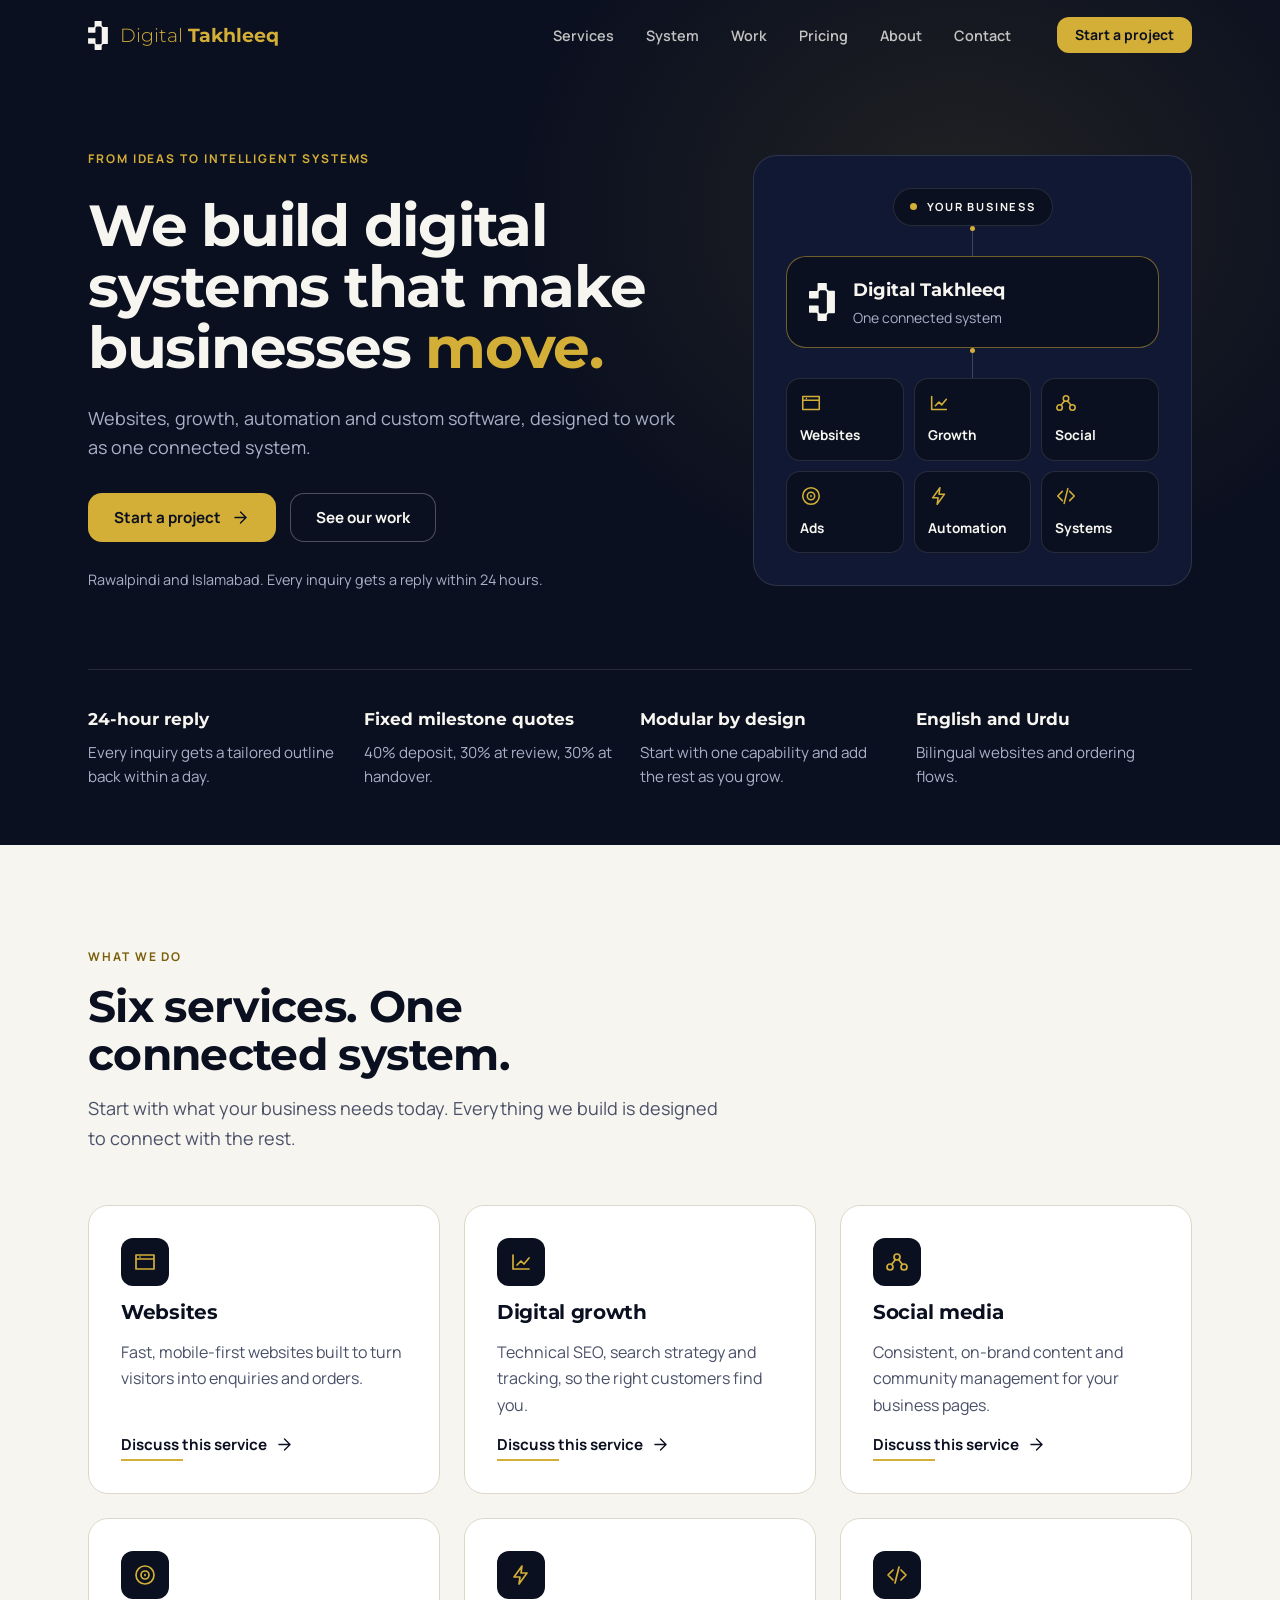
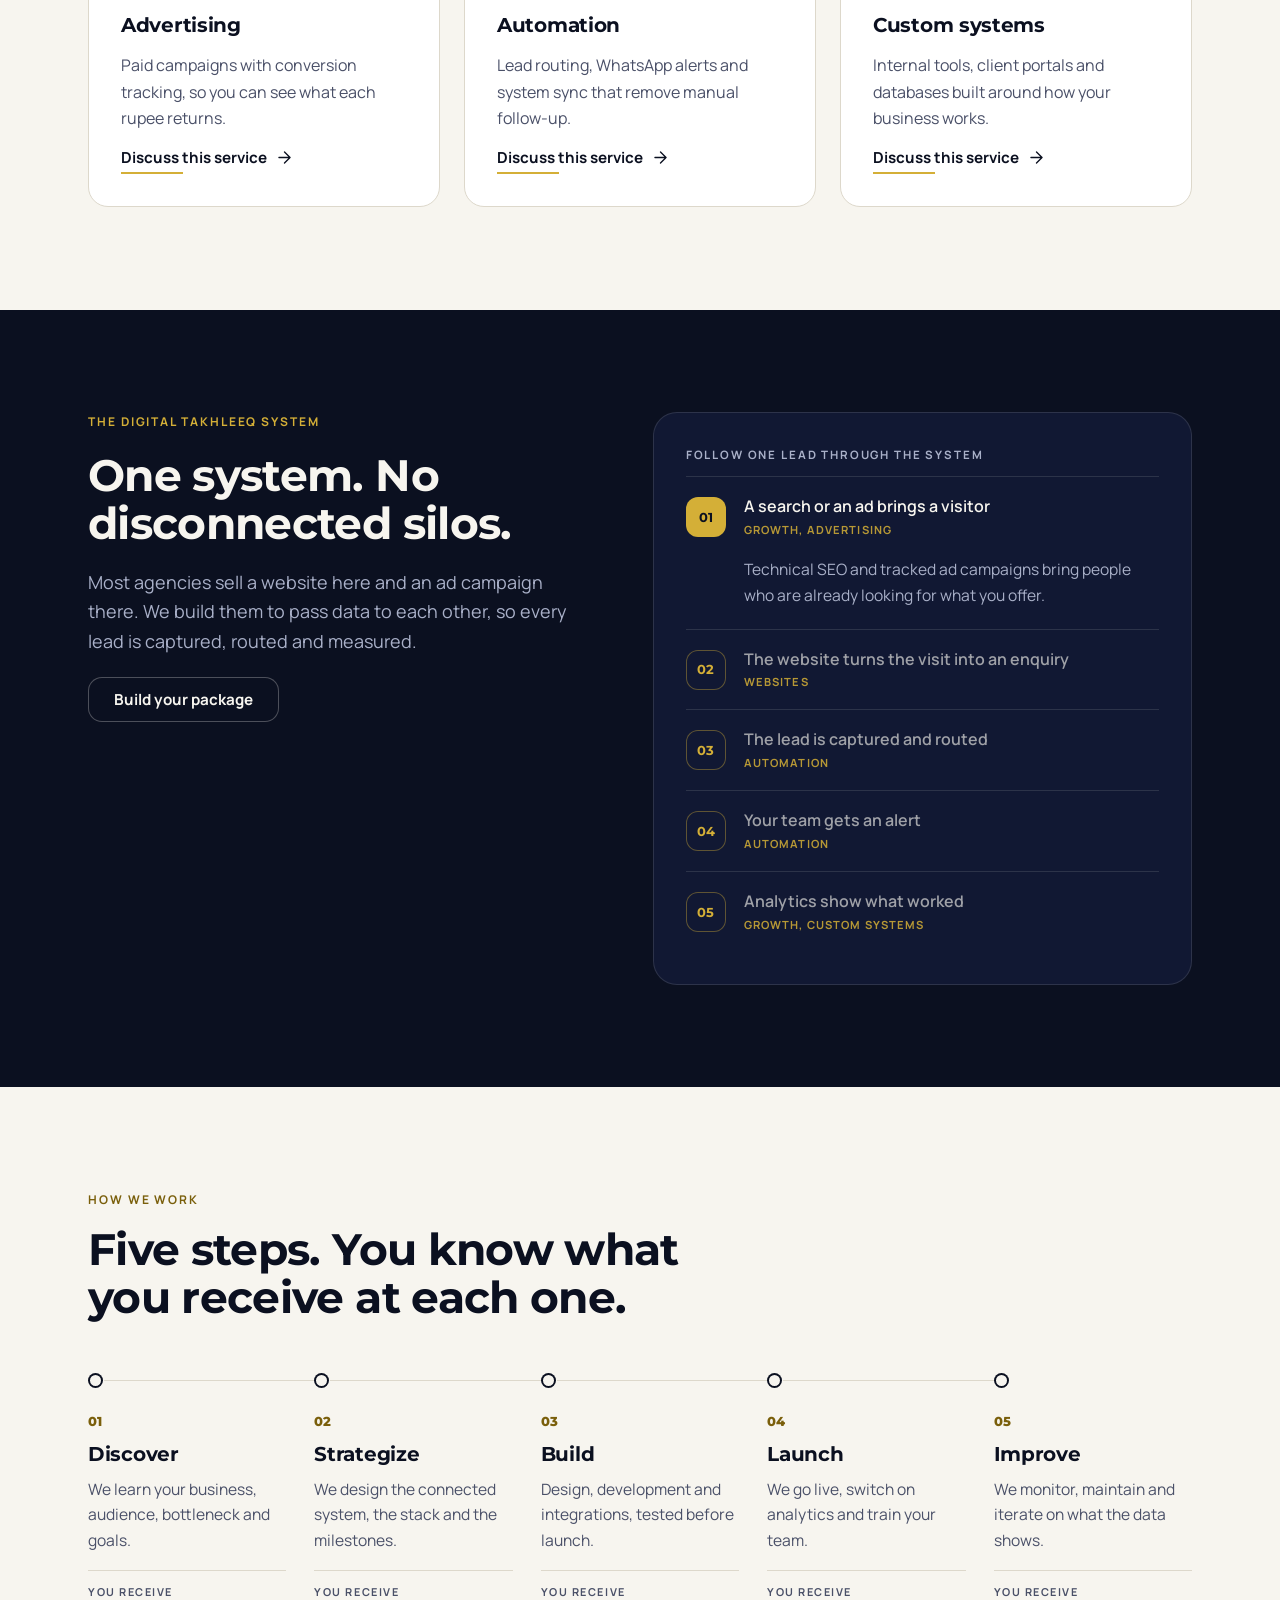
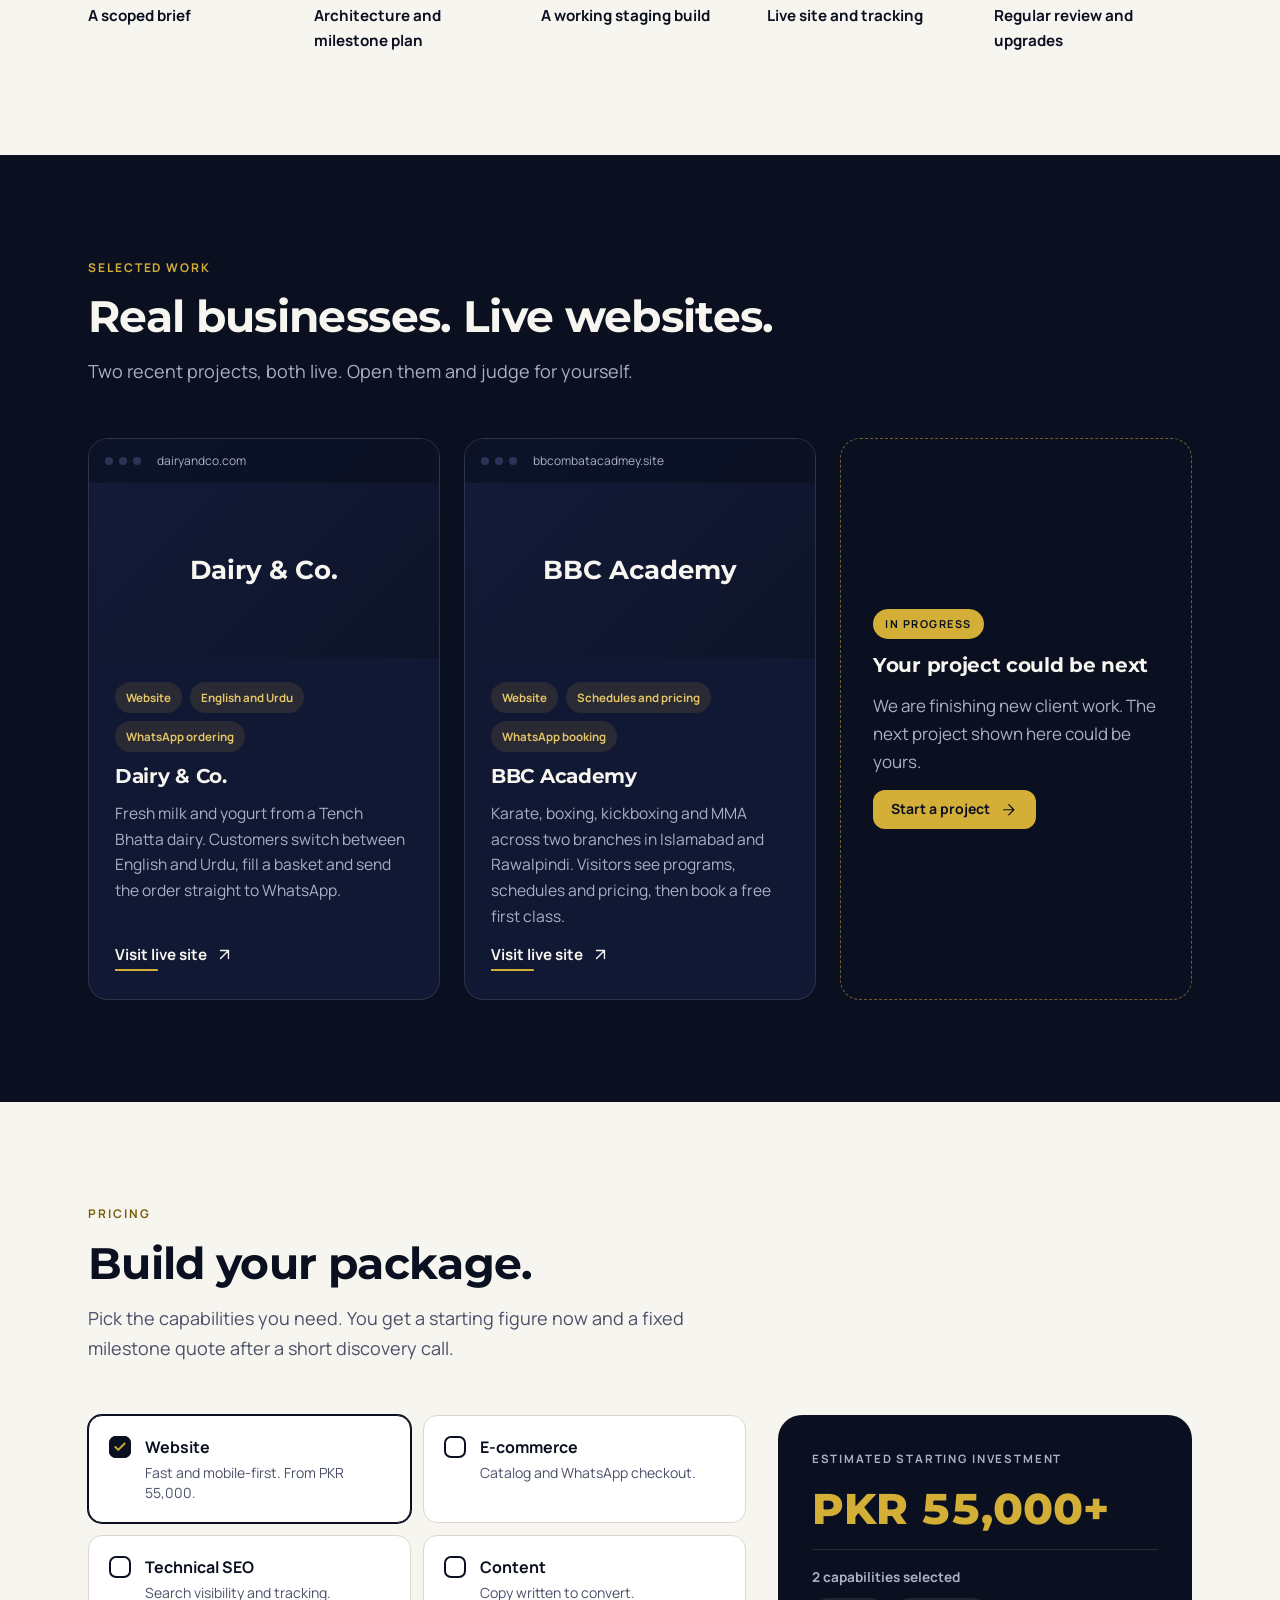
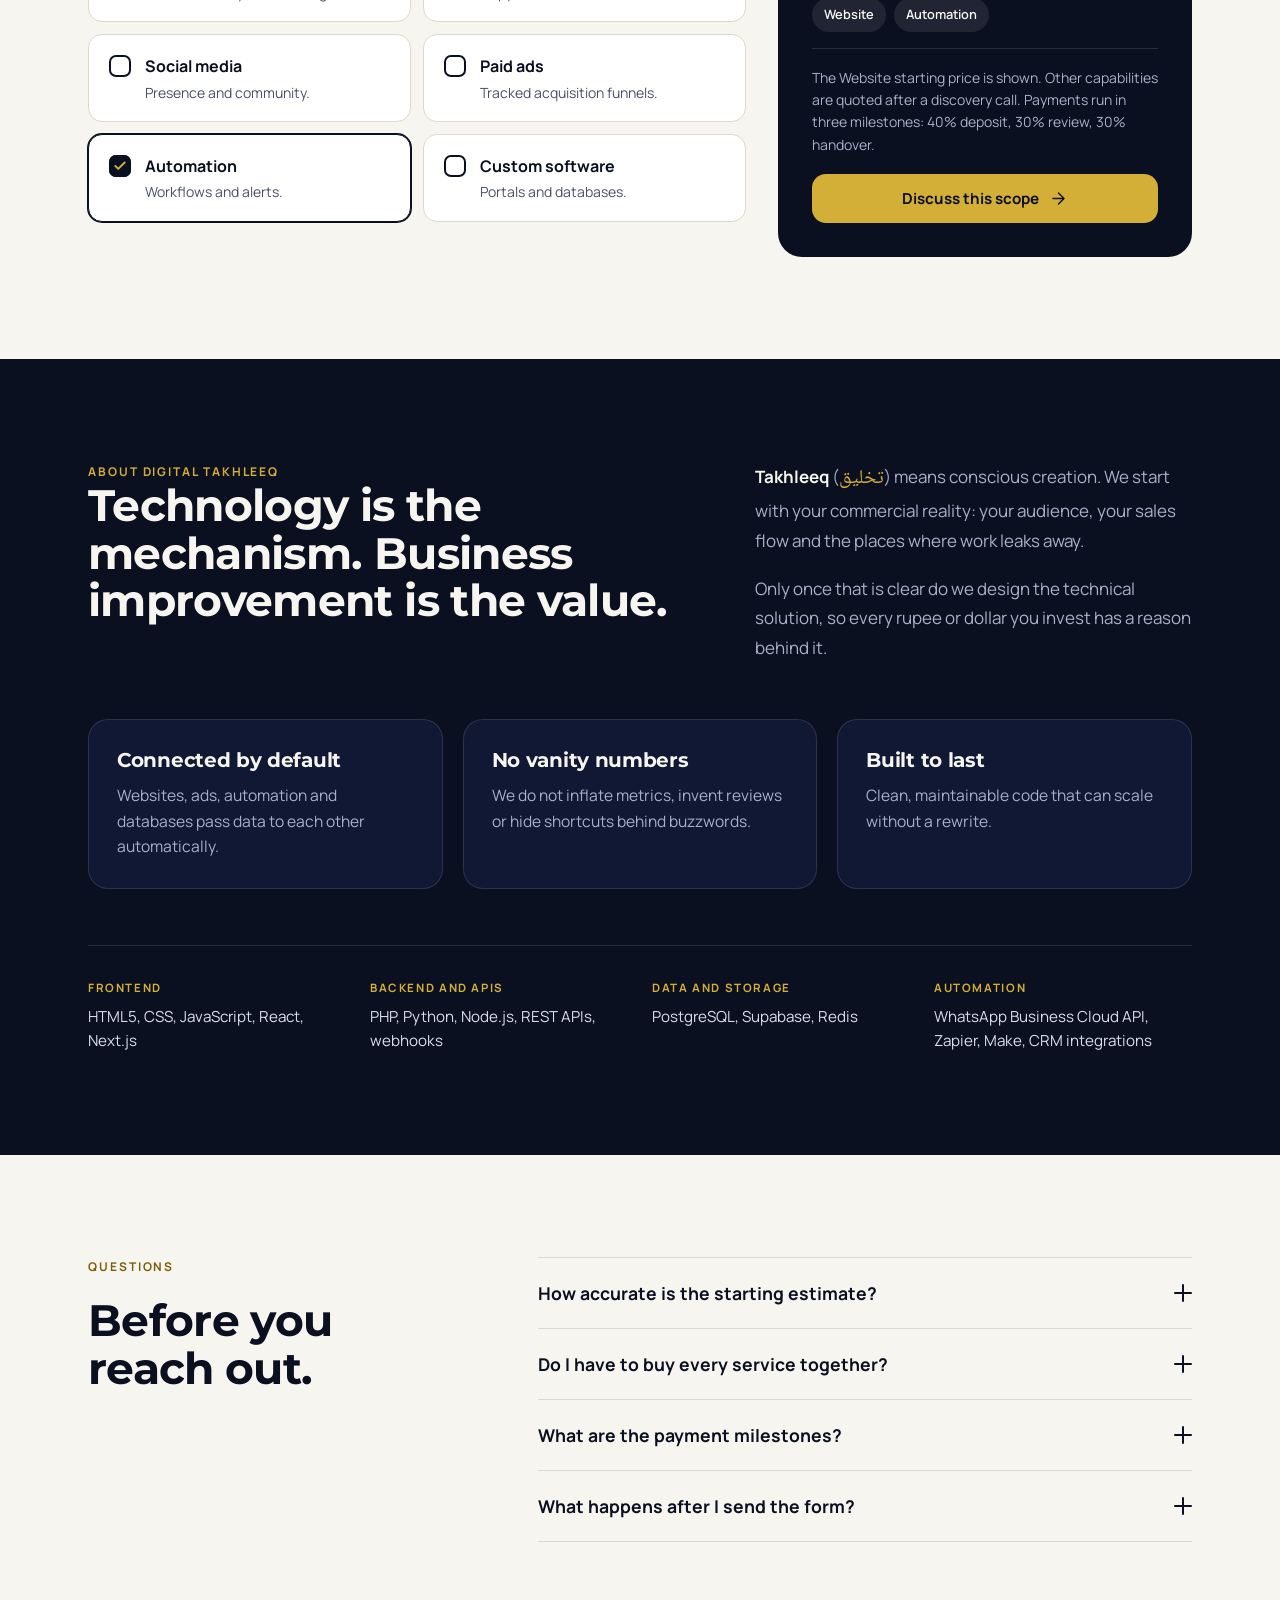
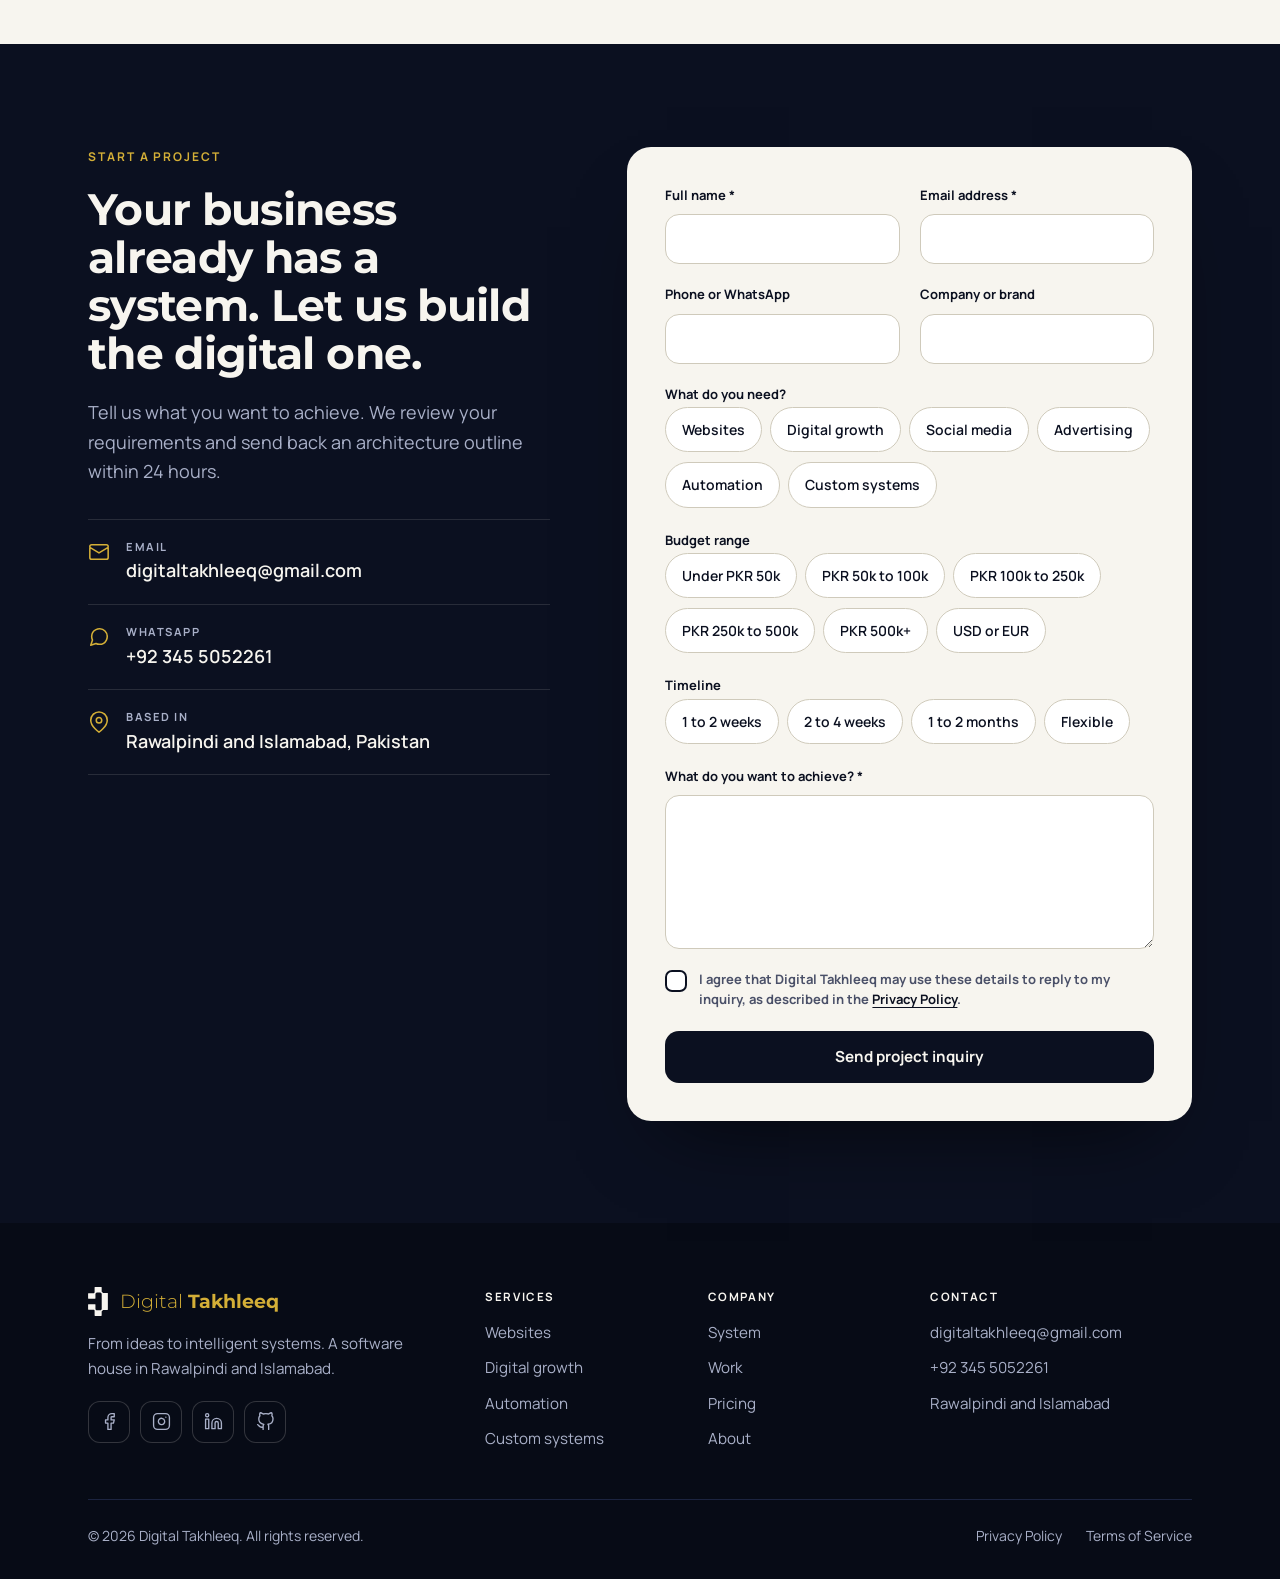
==== index.html @ fd852e13 "Add website" ====
<!doctype html>
<html lang="en">
<head>
<meta charset="utf-8">
<meta name="viewport" content="width=device-width, initial-scale=1">
<title>Digital Takhleeq | Software House in Rawalpindi and Islamabad</title>
<meta name="description" content="Digital Takhleeq builds websites, automation and custom software as one connected system for growing businesses. Based in Rawalpindi and Islamabad, Pakistan.">
<link rel="canonical" href="https://digitaltakhleeq.com/">
<meta name="theme-color" content="#0B1020">
<meta name="robots" content="index, follow, max-image-preview:large">

<meta property="og:type" content="website">
<meta property="og:site_name" content="Digital Takhleeq">
<meta property="og:title" content="Digital Takhleeq | We build digital systems that make businesses move">
<meta property="og:description" content="Websites, growth, automation and custom software, designed to work as one connected system.">
<meta property="og:url" content="https://digitaltakhleeq.com/">
<meta property="og:image" content="https://digitaltakhleeq.com/assets/img/og-image.png">
<meta property="og:image:width" content="1200">
<meta property="og:image:height" content="630">
<meta property="og:image:alt" content="Digital Takhleeq logo on a dark navy background">
<meta name="twitter:card" content="summary_large_image">
<meta name="twitter:title" content="Digital Takhleeq | Connected digital systems">
<meta name="twitter:description" content="Websites, growth, automation and custom software, designed to work as one connected system.">
<meta name="twitter:image" content="https://digitaltakhleeq.com/assets/img/og-image.png">

<link rel="icon" href="assets/img/favicon.svg" type="image/svg+xml">
<link rel="icon" href="assets/img/favicon.ico" sizes="48x48">
<link rel="apple-touch-icon" href="assets/img/apple-touch-icon.png">
<link rel="manifest" href="site.webmanifest">

<link rel="preconnect" href="https://fonts.googleapis.com">
<link rel="preconnect" href="https://fonts.gstatic.com" crossorigin>
<link rel="stylesheet" href="https://fonts.googleapis.com/css2?family=Manrope:wght@400;500;600;700&family=Montserrat:ital,wght@0,300;0,400;0,600;0,700;0,800;1,300&family=Noto+Naskh+Arabic:wght@600&display=swap">
<link rel="stylesheet" href="assets/css/styles.css">
<script src="assets/js/boot.js"></script>

<script type="application/ld+json">
{
  "@context": "https://schema.org",
  "@type": "ProfessionalService",
  "name": "Digital Takhleeq",
  "url": "https://digitaltakhleeq.com/",
  "logo": "https://digitaltakhleeq.com/assets/img/icon-512.png",
  "image": "https://digitaltakhleeq.com/assets/img/og-image.png",
  "description": "Software house building websites, automation and custom software as one connected system.",
  "email": "digitaltakhleeq@gmail.com",
  "telephone": "+923455052261",
  "address": { "@type": "PostalAddress", "addressLocality": "Rawalpindi", "addressRegion": "Punjab", "addressCountry": "PK" },
  "areaServed": "Pakistan",
  "knowsAbout": ["Web development", "Business automation", "Custom software", "Search engine optimization"],
  "sameAs": [
    "https://www.facebook.com/digitaltakhleeq",
    "https://www.instagram.com/digitaltakhleeq",
    "https://www.linkedin.com/company/digitaltakhleeq",
    "https://github.com/digitaltakhleeq"
  ]
}
</script>
</head>

<body>
<a class="skip" href="#main">Skip to content</a>
<div class="progress" aria-hidden="true"></div>

<!-- Icon sprite -->
<svg width="0" height="0" style="position:absolute" aria-hidden="true" focusable="false">
<defs>
<symbol id="i-web" viewBox="0 0 24 24"><path d="M3 5h18v14H3zM3 9h18M7 7h.01"/></symbol>
<symbol id="i-growth" viewBox="0 0 24 24"><path d="M4 19V5M4 19h16M8 15l4-4 3 3 5-6"/></symbol>
<symbol id="i-social" viewBox="0 0 24 24"><path d="M12 4a3 3 0 100 6 3 3 0 000-6zM5 14a3 3 0 100 6 3 3 0 000-6zM19 14a3 3 0 100 6 3 3 0 000-6zM10.5 9.5L6.5 14.5M13.5 9.5L17.5 14.5"/></symbol>
<symbol id="i-ads" viewBox="0 0 24 24"><path d="M12 3a9 9 0 100 18 9 9 0 000-18zM12 8a4 4 0 100 8 4 4 0 000-8zM12 11.5v1"/></symbol>
<symbol id="i-auto" viewBox="0 0 24 24"><path d="M13 3L5 14h6l-1 7 8-11h-6z"/></symbol>
<symbol id="i-custom" viewBox="0 0 24 24"><path d="M8 7l-5 5 5 5M16 7l5 5-5 5M14 4l-4 16"/></symbol>
<symbol id="i-arrow" viewBox="0 0 24 24"><path d="M5 12h14M12 5l7 7-7 7"/></symbol>
<symbol id="i-ext" viewBox="0 0 24 24"><path d="M7 17L17 7M7 7h10v10"/></symbol>
<symbol id="i-check" viewBox="0 0 24 24"><path d="M20 6L9 17l-5-5"/></symbol>
<symbol id="i-chat" viewBox="0 0 24 24"><path d="M21 11.5a8.38 8.38 0 0 1-.9 3.8 8.5 8.5 0 0 1-7.6 4.7 8.38 8.38 0 0 1-3.8-.9L3 21l1.9-5.7a8.38 8.38 0 0 1-.9-3.8 8.5 8.5 0 0 1 4.7-7.6 8.38 8.38 0 0 1 3.8-.9h.5a8.48 8.48 0 0 1 8 8v.5z"/></symbol>
<symbol id="i-mail" viewBox="0 0 24 24"><path d="M4 4h16a2 2 0 0 1 2 2v12a2 2 0 0 1-2 2H4a2 2 0 0 1-2-2V6a2 2 0 0 1 2-2zM22 7l-10 6L2 7"/></symbol>
<symbol id="i-pin" viewBox="0 0 24 24"><path d="M21 10c0 7-9 13-9 13s-9-6-9-13a9 9 0 0 1 18 0zM12 7a3 3 0 100 6 3 3 0 000-6z"/></symbol>
<symbol id="i-phone" viewBox="0 0 24 24"><path d="M22 16.9v3a2 2 0 0 1-2.2 2 19.8 19.8 0 0 1-8.6-3.1 19.5 19.5 0 0 1-6-6A19.8 19.8 0 0 1 2.1 4.2 2 2 0 0 1 4.1 2h3a2 2 0 0 1 2 1.7c.1 1 .4 1.9.7 2.8a2 2 0 0 1-.5 2.1L8.1 9.9a16 16 0 0 0 6 6l1.3-1.2a2 2 0 0 1 2.1-.4c.9.3 1.8.6 2.8.7a2 2 0 0 1 1.7 2z"/></symbol>
<symbol id="i-fb" viewBox="0 0 24 24"><path d="M18 2h-3a5 5 0 0 0-5 5v3H7v4h3v8h4v-8h3l1-4h-4V7a1 1 0 0 1 1-1h3z"/></symbol>
<symbol id="i-ig" viewBox="0 0 24 24"><rect x="2" y="2" width="20" height="20" rx="5"/><path d="M16 11.4A4 4 0 1 1 12.6 8 4 4 0 0 1 16 11.4zM17.5 6.5h.01"/></symbol>
<symbol id="i-in" viewBox="0 0 24 24"><path d="M16 8a6 6 0 0 1 6 6v7h-4v-7a2 2 0 0 0-2-2 2 2 0 0 0-2 2v7h-4v-7a6 6 0 0 1 6-6zM2 9h4v12H2zM4 2a2 2 0 100 4 2 2 0 000-4z"/></symbol>
<symbol id="i-gh" viewBox="0 0 24 24"><path d="M9 19c-5 1.5-5-2.5-7-3m14 6v-3.9a3.4 3.4 0 0 0-.9-2.6c3.1-.3 6.4-1.5 6.4-7A5.4 5.4 0 0 0 20 4.8 5.1 5.1 0 0 0 19.9 1S18.7.7 16 2.5a13.4 13.4 0 0 0-7 0C6.3.7 5.1 1 5.1 1A5.1 5.1 0 0 0 5 4.8a5.4 5.4 0 0 0-1.5 3.8c0 5.4 3.3 6.6 6.4 7a3.4 3.4 0 0 0-.9 2.6V22"/></symbol>
<symbol id="i-mark" viewBox="0 0 496 726"><path fill="currentColor" stroke="none" fill-rule="evenodd" d="M174 0 L168 3 L163 11 L163 134 L159 142 L149 152 L144 155 L14 155 L6 158 L2 162 L0 167 L0 284 L3 290 L6 293 L11 295 L174 295 L182 289 L184 284 L184 170 L187 164 L208 143 L213 140 L312 140 L315 141 L339 165 L341 172 L341 553 L340 558 L337 563 L318 582 L311 585 L214 585 L206 581 L188 563 L184 555 L184 440 L177 431 L171 429 L13 429 L7 431 L2 436 L0 441 L0 558 L3 564 L6 567 L11 569 L141 569 L147 572 L160 585 L163 591 L163 714 L167 721 L176 725 L326 725 L334 722 L337 719 L340 711 L340 612 L343 607 L370 580 L375 577 L481 577 L488 575 L495 566 L495 159 L492 153 L484 148 L376 148 L370 145 L343 118 L340 113 L340 13 L338 7 L331 1 L328 0Z"/></symbol>
</defs>
</svg>

<header class="site-header" id="header">
<div class="wrap header-row">
<a class="brand" href="#top" aria-label="Digital Takhleeq, back to top">
<svg class="brand-mark" aria-hidden="true"><use href="#i-mark"/></svg>
<span class="brand-word"><span>Digital</span> <b>Takhleeq</b></span>
</a>
<nav class="nav" aria-label="Main">
<a href="#services">Services</a>
<a href="#system">System</a>
<a href="#work">Work</a>
<a href="#pricing">Pricing</a>
<a href="#about">About</a>
<a href="#contact">Contact</a>
</nav>
<a class="btn btn-gold btn-sm header-cta" href="#contact">Start a project</a>
<button class="menu-btn" id="menuBtn" type="button" aria-expanded="false" aria-controls="menu" aria-label="Open menu"><span></span><span></span></button>
</div>
</header>

<div class="menu" id="menu" hidden>
<nav aria-label="Mobile">
<a href="#services">Services</a>
<a href="#system">System</a>
<a href="#work">Work</a>
<a href="#pricing">Pricing</a>
<a href="#about">About</a>
<a href="#contact">Contact</a>
</nav>
<a class="btn btn-gold" href="#contact">Start a project</a>
<p class="menu-note">digitaltakhleeq@gmail.com<br>+92 345 5052261</p>
</div>

<main id="main">

<!-- HERO -->
<section class="hero on-dark" id="top">
<div class="wrap hero-grid">
<div class="hero-copy">
<p class="eyebrow" data-reveal>From ideas to intelligent systems</p>
<h1 data-reveal style="--d:.06s">We build digital systems that make businesses <span class="gold">move.</span></h1>
<p class="lead" data-reveal style="--d:.12s">Websites, growth, automation and custom software, designed to work as one connected system.</p>
<div class="hero-actions" data-reveal style="--d:.18s">
<a class="btn btn-gold" href="#contact">Start a project <svg class="ic"><use href="#i-arrow"/></svg></a>
<a class="btn btn-ghost" href="#work">See our work</a>
</div>
<p class="hero-note" data-reveal style="--d:.24s">Rawalpindi and Islamabad. Every inquiry gets a reply within 24 hours.</p>
</div>

<div class="sys" data-reveal style="--d:.2s" role="img" aria-label="Diagram: your business connects to the Digital Takhleeq system, which links websites, growth, social media, ads, automation and custom systems.">
<div class="sys-chip"><span class="dot"></span>Your business</div>
<div class="sys-link"><i></i></div>
<div class="sys-core">
<svg class="sys-mark" aria-hidden="true"><use href="#i-mark"/></svg>
<div><strong>Digital Takhleeq</strong><span>One connected system</span></div>
</div>
<div class="sys-link"><i></i></div>
<ul class="sys-mods">
<li><svg class="ic"><use href="#i-web"/></svg>Websites</li>
<li><svg class="ic"><use href="#i-growth"/></svg>Growth</li>
<li><svg class="ic"><use href="#i-social"/></svg>Social</li>
<li><svg class="ic"><use href="#i-ads"/></svg>Ads</li>
<li><svg class="ic"><use href="#i-auto"/></svg>Automation</li>
<li><svg class="ic"><use href="#i-custom"/></svg>Systems</li>
</ul>
</div>
</div>

<div class="wrap">
<ul class="facts">
<li data-reveal><strong>24-hour reply</strong><span>Every inquiry gets a tailored outline back within a day.</span></li>
<li data-reveal style="--d:.06s"><strong>Fixed milestone quotes</strong><span>40% deposit, 30% at review, 30% at handover.</span></li>
<li data-reveal style="--d:.12s"><strong>Modular by design</strong><span>Start with one capability and add the rest as you grow.</span></li>
<li data-reveal style="--d:.18s"><strong>English and Urdu</strong><span>Bilingual websites and ordering flows.</span></li>
</ul>
</div>
</section>

<!-- SERVICES -->
<section class="section on-light" id="services">
<div class="wrap">
<header class="section-head" data-reveal>
<p class="eyebrow">What we do</p>
<h2>Six services. One connected system.</h2>
<p class="lead">Start with what your business needs today. Everything we build is designed to connect with the rest.</p>
</header>
<div class="cards">
<article class="card svc" data-reveal>
<span class="svc-ic"><svg class="ic"><use href="#i-web"/></svg></span>
<h3>Websites</h3>
<p>Fast, mobile-first websites built to turn visitors into enquiries and orders.</p>
<a class="link" href="#contact" data-service="Websites">Discuss this service <svg class="ic"><use href="#i-arrow"/></svg></a>
</article>
<article class="card svc" data-reveal style="--d:.06s">
<span class="svc-ic"><svg class="ic"><use href="#i-growth"/></svg></span>
<h3>Digital growth</h3>
<p>Technical SEO, search strategy and tracking, so the right customers find you.</p>
<a class="link" href="#contact" data-service="Digital growth">Discuss this service <svg class="ic"><use href="#i-arrow"/></svg></a>
</article>
<article class="card svc" data-reveal style="--d:.12s">
<span class="svc-ic"><svg class="ic"><use href="#i-social"/></svg></span>
<h3>Social media</h3>
<p>Consistent, on-brand content and community management for your business pages.</p>
<a class="link" href="#contact" data-service="Social media">Discuss this service <svg class="ic"><use href="#i-arrow"/></svg></a>
</article>
<article class="card svc" data-reveal>
<span class="svc-ic"><svg class="ic"><use href="#i-ads"/></svg></span>
<h3>Advertising</h3>
<p>Paid campaigns with conversion tracking, so you can see what each rupee returns.</p>
<a class="link" href="#contact" data-service="Advertising">Discuss this service <svg class="ic"><use href="#i-arrow"/></svg></a>
</article>
<article class="card svc" data-reveal style="--d:.06s">
<span class="svc-ic"><svg class="ic"><use href="#i-auto"/></svg></span>
<h3>Automation</h3>
<p>Lead routing, WhatsApp alerts and system sync that remove manual follow-up.</p>
<a class="link" href="#contact" data-service="Automation">Discuss this service <svg class="ic"><use href="#i-arrow"/></svg></a>
</article>
<article class="card svc" data-reveal style="--d:.12s">
<span class="svc-ic"><svg class="ic"><use href="#i-custom"/></svg></span>
<h3>Custom systems</h3>
<p>Internal tools, client portals and databases built around how your business works.</p>
<a class="link" href="#contact" data-service="Custom systems">Discuss this service <svg class="ic"><use href="#i-arrow"/></svg></a>
</article>
</div>
</div>
</section>

<!-- SYSTEM -->
<section class="section on-dark" id="system">
<div class="wrap split">
<div class="split-copy" data-reveal>
<p class="eyebrow">The Digital Takhleeq system</p>
<h2>One system. No disconnected silos.</h2>
<p class="lead">Most agencies sell a website here and an ad campaign there. We build them to pass data to each other, so every lead is captured, routed and measured.</p>
<a class="btn btn-ghost" href="#pricing">Build your package</a>
</div>

<div class="journey" id="journey" data-reveal style="--d:.1s">
<p class="journey-title">Follow one lead through the system</p>
<ol class="steps">
<li class="step is-active">
<button type="button" class="step-btn" aria-expanded="true" aria-controls="step-1">
<span class="step-num">01</span>
<span class="step-text"><b>A search or an ad brings a visitor</b><em>Growth, Advertising</em></span>
</button>
<div class="step-body" id="step-1"><div><p>Technical SEO and tracked ad campaigns bring people who are already looking for what you offer.</p></div></div>
</li>
<li class="step">
<button type="button" class="step-btn" aria-expanded="false" aria-controls="step-2">
<span class="step-num">02</span>
<span class="step-text"><b>The website turns the visit into an enquiry</b><em>Websites</em></span>
</button>
<div class="step-body" id="step-2"><div><p>A fast, mobile-first page makes the offer clear and puts one obvious next step in front of the visitor.</p></div></div>
</li>
<li class="step">
<button type="button" class="step-btn" aria-expanded="false" aria-controls="step-3">
<span class="step-num">03</span>
<span class="step-text"><b>The lead is captured and routed</b><em>Automation</em></span>
</button>
<div class="step-body" id="step-3"><div><p>The form, WhatsApp click or order is saved and sent to the right person, without anyone copying details by hand.</p></div></div>
</li>
<li class="step">
<button type="button" class="step-btn" aria-expanded="false" aria-controls="step-4">
<span class="step-num">04</span>
<span class="step-text"><b>Your team gets an alert</b><em>Automation</em></span>
</button>
<div class="step-body" id="step-4"><div><p>A WhatsApp or email alert reaches the right team member right away, so follow-up starts while the lead is warm.</p></div></div>
</li>
<li class="step">
<button type="button" class="step-btn" aria-expanded="false" aria-controls="step-5">
<span class="step-num">05</span>
<span class="step-text"><b>Analytics show what worked</b><em>Growth, Custom systems</em></span>
</button>
<div class="step-body" id="step-5"><div><p>Tracking shows which channels bring enquiries, so you spend more on what works and stop paying for what does not.</p></div></div>
</li>
</ol>
</div>
</div>
</section>

<!-- PROCESS -->
<section class="section on-light" id="process">
<div class="wrap">
<header class="section-head" data-reveal>
<p class="eyebrow">How we work</p>
<h2>Five steps. You know what you receive at each one.</h2>
</header>
<ol class="timeline" id="timeline">
<li data-reveal>
<span class="t-dot"></span><span class="t-num">01</span>
<h3>Discover</h3>
<p>We learn your business, audience, bottleneck and goals.</p>
<p class="t-out"><small>You receive</small>A scoped brief</p>
</li>
<li data-reveal style="--d:.07s">
<span class="t-dot"></span><span class="t-num">02</span>
<h3>Strategize</h3>
<p>We design the connected system, the stack and the milestones.</p>
<p class="t-out"><small>You receive</small>Architecture and milestone plan</p>
</li>
<li data-reveal style="--d:.14s">
<span class="t-dot"></span><span class="t-num">03</span>
<h3>Build</h3>
<p>Design, development and integrations, tested before launch.</p>
<p class="t-out"><small>You receive</small>A working staging build</p>
</li>
<li data-reveal style="--d:.21s">
<span class="t-dot"></span><span class="t-num">04</span>
<h3>Launch</h3>
<p>We go live, switch on analytics and train your team.</p>
<p class="t-out"><small>You receive</small>Live site and tracking</p>
</li>
<li data-reveal style="--d:.28s">
<span class="t-dot"></span><span class="t-num">05</span>
<h3>Improve</h3>
<p>We monitor, maintain and iterate on what the data shows.</p>
<p class="t-out"><small>You receive</small>Regular review and upgrades</p>
</li>
</ol>
</div>
</section>

<!-- WORK -->
<section class="section on-dark" id="work">
<div class="wrap">
<header class="section-head" data-reveal>
<p class="eyebrow">Selected work</p>
<h2>Real businesses. Live websites.</h2>
<p class="lead">Two recent projects, both live. Open them and judge for yourself.</p>
</header>
<div class="work-grid">

<!-- PROJECT 1: replace the image by saving a screenshot as assets/projects/dairyandco.jpg (1280x800) -->
<article class="work-card" data-reveal>
<a class="shot" href="https://dairyandco.com/" target="_blank" rel="noopener" aria-label="Visit the Dairy and Co. website (opens in a new tab)">
<span class="shot-fallback"><span class="bar"><i></i><i></i><i></i><em>dairyandco.com</em></span><strong>Dairy &amp; Co.</strong></span>
<img src="assets/projects/dairyandco.jpg" alt="Dairy and Co. website shown on a laptop and phone" width="1280" height="800" loading="lazy" decoding="async">
</a>
<div class="work-body">
<ul class="tags"><li>Website</li><li>English and Urdu</li><li>WhatsApp ordering</li></ul>
<h3>Dairy &amp; Co.</h3>
<p>Fresh milk and yogurt from a Tench Bhatta dairy. Customers switch between English and Urdu, fill a basket and send the order straight to WhatsApp.</p>
<a class="link" href="https://dairyandco.com/" target="_blank" rel="noopener">Visit live site <svg class="ic"><use href="#i-ext"/></svg></a>
</div>
</article>

<!-- PROJECT 2: replace the image by saving a screenshot as assets/projects/bbc-academy.jpg (1280x800) -->
<article class="work-card" data-reveal style="--d:.08s">
<a class="shot" href="https://bbcombatacadmey.site/" target="_blank" rel="noopener" aria-label="Visit the BBC Academy website (opens in a new tab)">
<span class="shot-fallback"><span class="bar"><i></i><i></i><i></i><em>bbcombatacadmey.site</em></span><strong>BBC Academy</strong></span>
<img src="assets/projects/bbc-academy.jpg" alt="BBC Academy website shown on a laptop and phone" width="1280" height="800" loading="lazy" decoding="async">
</a>
<div class="work-body">
<ul class="tags"><li>Website</li><li>Schedules and pricing</li><li>WhatsApp booking</li></ul>
<h3>BBC Academy</h3>
<p>Karate, boxing, kickboxing and MMA across two branches in Islamabad and Rawalpindi. Visitors see programs, schedules and pricing, then book a free first class.</p>
<a class="link" href="https://bbcombatacadmey.site/" target="_blank" rel="noopener">Visit live site <svg class="ic"><use href="#i-ext"/></svg></a>
</div>
</article>

<!-- NEXT PROJECT SLOT: edit the text below, or turn it into a full card like the two above -->
<article class="work-card work-next" data-reveal style="--d:.16s">
<div class="work-next-in">
<span class="pill">In progress</span>
<h3>Your project could be next</h3>
<p>We are finishing new client work. The next project shown here could be yours.</p>
<a class="btn btn-gold btn-sm" href="#contact">Start a project <svg class="ic"><use href="#i-arrow"/></svg></a>
</div>
</article>

</div>
</div>
</section>

<!-- PRICING -->
<section class="section on-light" id="pricing">
<div class="wrap">
<header class="section-head" data-reveal>
<p class="eyebrow">Pricing</p>
<h2>Build your package.</h2>
<p class="lead">Pick the capabilities you need. You get a starting figure now and a fixed milestone quote after a short discovery call.</p>
</header>

<div class="pricing" data-reveal>
<div class="caps" role="group" aria-label="Capabilities">
<button type="button" class="cap is-on" data-cap="Website" data-price="55000" aria-pressed="true"><span class="box"><svg class="ic"><use href="#i-check"/></svg></span><span class="cap-t"><b>Website</b><em>Fast and mobile-first. From PKR 55,000.</em></span></button>
<button type="button" class="cap" data-cap="E-commerce" aria-pressed="false"><span class="box"><svg class="ic"><use href="#i-check"/></svg></span><span class="cap-t"><b>E-commerce</b><em>Catalog and WhatsApp checkout.</em></span></button>
<button type="button" class="cap" data-cap="Technical SEO" aria-pressed="false"><span class="box"><svg class="ic"><use href="#i-check"/></svg></span><span class="cap-t"><b>Technical SEO</b><em>Search visibility and tracking.</em></span></button>
<button type="button" class="cap" data-cap="Content" aria-pressed="false"><span class="box"><svg class="ic"><use href="#i-check"/></svg></span><span class="cap-t"><b>Content</b><em>Copy written to convert.</em></span></button>
<button type="button" class="cap" data-cap="Social media" aria-pressed="false"><span class="box"><svg class="ic"><use href="#i-check"/></svg></span><span class="cap-t"><b>Social media</b><em>Presence and community.</em></span></button>
<button type="button" class="cap" data-cap="Paid ads" aria-pressed="false"><span class="box"><svg class="ic"><use href="#i-check"/></svg></span><span class="cap-t"><b>Paid ads</b><em>Tracked acquisition funnels.</em></span></button>
<button type="button" class="cap is-on" data-cap="Automation" aria-pressed="true"><span class="box"><svg class="ic"><use href="#i-check"/></svg></span><span class="cap-t"><b>Automation</b><em>Workflows and alerts.</em></span></button>
<button type="button" class="cap" data-cap="Custom software" aria-pressed="false"><span class="box"><svg class="ic"><use href="#i-check"/></svg></span><span class="cap-t"><b>Custom software</b><em>Portals and databases.</em></span></button>
</div>

<aside class="quote" aria-live="polite">
<p class="quote-label">Estimated starting investment</p>
<p class="quote-figure" id="quoteFigure">PKR 55,000+</p>
<div class="quote-scope">
<p class="quote-count" id="quoteCount">2 capabilities selected</p>
<ul class="quote-tags" id="quoteTags"></ul>
</div>
<p class="quote-note" id="quoteNote">The Website starting price is shown. Other capabilities are quoted after a discovery call. Payments run in three milestones: 40% deposit, 30% review, 30% handover.</p>
<a class="btn btn-gold" href="#contact" id="quoteCta">Discuss this scope <svg class="ic"><use href="#i-arrow"/></svg></a>
</aside>
</div>
</div>
</section>

<!-- ABOUT -->
<section class="section on-dark" id="about">
<div class="wrap">
<div class="about-top">
<header data-reveal>
<p class="eyebrow">About Digital Takhleeq</p>
<h2>Technology is the mechanism. Business improvement is the value.</h2>
</header>
<div class="about-text" data-reveal style="--d:.08s">
<p><b>Takhleeq</b> (<span class="ur" lang="ur" dir="rtl">تخلیق</span>) means conscious creation. We start with your commercial reality: your audience, your sales flow and the places where work leaks away.</p>
<p>Only once that is clear do we design the technical solution, so every rupee or dollar you invest has a reason behind it.</p>
</div>
</div>

<ul class="principles">
<li class="card-d" data-reveal><h3>Connected by default</h3><p>Websites, ads, automation and databases pass data to each other automatically.</p></li>
<li class="card-d" data-reveal style="--d:.07s"><h3>No vanity numbers</h3><p>We do not inflate metrics, invent reviews or hide shortcuts behind buzzwords.</p></li>
<li class="card-d" data-reveal style="--d:.14s"><h3>Built to last</h3><p>Clean, maintainable code that can scale without a rewrite.</p></li>
</ul>

<!--
TEAM BLOCK (hidden until you have real names and photos)
1. Save photos in assets/team/ (square, at least 400 x 400).
2. Delete the comment markers around this block and edit the text.

<div class="team" data-reveal>
<p class="eyebrow">The people you will work with</p>
<ul class="team-grid">
<li class="card-d"><img src="assets/team/name.jpg" alt="Full name" width="96" height="96"><h3>Full name</h3><span>Role</span><p>One line on experience.</p></li>
</ul>
</div>
-->

<dl class="stack" data-reveal>
<div><dt>Frontend</dt><dd>HTML5, CSS, JavaScript, React, Next.js</dd></div>
<div><dt>Backend and APIs</dt><dd>PHP, Python, Node.js, REST APIs, webhooks</dd></div>
<div><dt>Data and storage</dt><dd>PostgreSQL, Supabase, Redis</dd></div>
<div><dt>Automation</dt><dd>WhatsApp Business Cloud API, Zapier, Make, CRM integrations</dd></div>
</dl>
</div>
</section>

<!-- FAQ -->
<section class="section on-light" id="faq">
<div class="wrap split split-faq">
<header class="split-copy" data-reveal>
<p class="eyebrow">Questions</p>
<h2>Before you reach out.</h2>
</header>
<div class="faq" data-reveal style="--d:.08s">
<div class="faq-item">
<h3><button type="button" class="faq-q" aria-expanded="false" aria-controls="faq-1">How accurate is the starting estimate?<span class="faq-i" aria-hidden="true"></span></button></h3>
<div class="faq-a" id="faq-1"><div><p>It is a realistic baseline for professional work. In a short discovery call we define the exact deliverables and lock in a fixed milestone quote.</p></div></div>
</div>
<div class="faq-item">
<h3><button type="button" class="faq-q" aria-expanded="false" aria-controls="faq-2">Do I have to buy every service together?<span class="faq-i" aria-hidden="true"></span></button></h3>
<div class="faq-a" id="faq-2"><div><p>No. Start with one capability, such as a website or automation, and add more as your revenue grows. Everything we build connects modularly.</p></div></div>
</div>
<div class="faq-item">
<h3><button type="button" class="faq-q" aria-expanded="false" aria-controls="faq-3">What are the payment milestones?<span class="faq-i" aria-hidden="true"></span></button></h3>
<div class="faq-a" id="faq-3"><div><p>Typically 40% as a deposit, 30% at milestone review and 30% at final verification and handover.</p></div></div>
</div>
<div class="faq-item">
<h3><button type="button" class="faq-q" aria-expanded="false" aria-controls="faq-4">What happens after I send the form?<span class="faq-i" aria-hidden="true"></span></button></h3>
<div class="faq-a" id="faq-4"><div><p>We review your requirements and reply with a tailored architecture outline within 24 hours. You also get a confirmation email straight away.</p></div></div>
</div>
</div>
</div>
</section>

<!-- CONTACT -->
<section class="section on-dark" id="contact">
<div class="wrap split split-contact">
<div class="split-copy" data-reveal>
<p class="eyebrow">Start a project</p>
<h2>Your business already has a system. Let us build the digital one.</h2>
<p class="lead">Tell us what you want to achieve. We review your requirements and send back an architecture outline within 24 hours.</p>
<ul class="contact-list">
<li><svg class="ic"><use href="#i-mail"/></svg><div><small>Email</small><a href="mailto:digitaltakhleeq@gmail.com">digitaltakhleeq@gmail.com</a></div></li>
<li><svg class="ic"><use href="#i-chat"/></svg><div><small>WhatsApp</small><a href="https://wa.me/923455052261?text=Hello%20Digital%20Takhleeq%2C%20I%20would%20like%20to%20discuss%20a%20project." target="_blank" rel="noopener">+92 345 5052261</a></div></li>
<li><svg class="ic"><use href="#i-pin"/></svg><div><small>Based in</small><span>Rawalpindi and Islamabad, Pakistan</span></div></li>
</ul>
</div>

<div class="form-card" data-reveal style="--d:.1s">
<form id="contactForm" action="api/contact.php" method="post" novalidate>
<div class="grid-2">
<div class="field"><label for="f-name">Full name <span aria-hidden="true">*</span></label><input id="f-name" name="name" type="text" autocomplete="name" required maxlength="120"><p class="err" data-err="name"></p></div>
<div class="field"><label for="f-email">Email address <span aria-hidden="true">*</span></label><input id="f-email" name="email" type="email" autocomplete="email" required maxlength="160"><p class="err" data-err="email"></p></div>
</div>
<div class="grid-2">
<div class="field"><label for="f-phone">Phone or WhatsApp</label><input id="f-phone" name="phone" type="tel" autocomplete="tel" maxlength="40"><p class="err" data-err="phone"></p></div>
<div class="field"><label for="f-company">Company or brand</label><input id="f-company" name="company" type="text" autocomplete="organization" maxlength="140"></div>
</div>

<fieldset class="field chips" id="svcChips">
<legend>What do you need?</legend>
<div class="chip-row">
<label class="chip"><input type="checkbox" name="services[]" value="Websites"><span>Websites</span></label>
<label class="chip"><input type="checkbox" name="services[]" value="Digital growth"><span>Digital growth</span></label>
<label class="chip"><input type="checkbox" name="services[]" value="Social media"><span>Social media</span></label>
<label class="chip"><input type="checkbox" name="services[]" value="Advertising"><span>Advertising</span></label>
<label class="chip"><input type="checkbox" name="services[]" value="Automation"><span>Automation</span></label>
<label class="chip"><input type="checkbox" name="services[]" value="Custom systems"><span>Custom systems</span></label>
</div>
</fieldset>

<fieldset class="field chips">
<legend>Budget range</legend>
<div class="chip-row">
<label class="chip"><input type="radio" name="budget" value="Under PKR 50k"><span>Under PKR 50k</span></label>
<label class="chip"><input type="radio" name="budget" value="PKR 50k to 100k"><span>PKR 50k to 100k</span></label>
<label class="chip"><input type="radio" name="budget" value="PKR 100k to 250k"><span>PKR 100k to 250k</span></label>
<label class="chip"><input type="radio" name="budget" value="PKR 250k to 500k"><span>PKR 250k to 500k</span></label>
<label class="chip"><input type="radio" name="budget" value="PKR 500k+"><span>PKR 500k+</span></label>
<label class="chip"><input type="radio" name="budget" value="USD or EUR project"><span>USD or EUR</span></label>
</div>
</fieldset>

<fieldset class="field chips">
<legend>Timeline</legend>
<div class="chip-row">
<label class="chip"><input type="radio" name="timeline" value="1 to 2 weeks"><span>1 to 2 weeks</span></label>
<label class="chip"><input type="radio" name="timeline" value="2 to 4 weeks"><span>2 to 4 weeks</span></label>
<label class="chip"><input type="radio" name="timeline" value="1 to 2 months"><span>1 to 2 months</span></label>
<label class="chip"><input type="radio" name="timeline" value="Flexible"><span>Flexible</span></label>
</div>
</fieldset>

<div class="field"><label for="f-message">What do you want to achieve? <span aria-hidden="true">*</span></label><textarea id="f-message" name="message" rows="5" required maxlength="5000"></textarea><p class="err" data-err="message"></p></div>

<div class="hp" aria-hidden="true"><label for="f-website">Leave this field empty</label><input id="f-website" name="website" type="text" tabindex="-1" autocomplete="off"></div>
<input type="hidden" name="ts" id="f-ts" value="">

<div class="field consent"><label class="check"><input id="f-consent" type="checkbox" name="consent" value="yes" required><span class="check-box"><svg class="ic"><use href="#i-check"/></svg></span><span>I agree that Digital Takhleeq may use these details to reply to my inquiry, as described in the <a href="privacy.html">Privacy Policy</a>.</span></label><p class="err" data-err="consent"></p></div>

<p class="form-status" id="formStatus" role="status" aria-live="polite"></p>
<button class="btn btn-navy btn-block" type="submit" id="submitBtn"><span class="btn-label">Send project inquiry</span><span class="spinner" aria-hidden="true"></span></button>
</form>

<div class="success" id="formSuccess" hidden tabindex="-1">
<span class="success-ic"><svg class="ic"><use href="#i-check"/></svg></span>
<h3>Thank you. Your inquiry is in.</h3>
<p>We have received your message and sent a confirmation to your email. Expect a reply within 24 hours.</p>
<a class="link" href="#top">Back to the top <svg class="ic"><use href="#i-arrow"/></svg></a>
</div>

<div class="fallback" id="formFallback" hidden tabindex="-1">
<h3>We could not send that just now.</h3>
<p>Nothing is lost. Please reach us directly and we will pick it up from there.</p>
<div class="fallback-actions">
<a class="btn btn-navy btn-sm" href="https://wa.me/923455052261?text=Hello%20Digital%20Takhleeq%2C%20I%20would%20like%20to%20discuss%20a%20project." target="_blank" rel="noopener">WhatsApp us</a>
<a class="btn btn-line btn-sm" href="mailto:digitaltakhleeq@gmail.com">Email us</a>
</div>
</div>
</div>
</div>
</section>

</main>

<footer class="site-footer">
<div class="wrap">
<div class="foot-grid">
<div class="foot-brand">
<a class="brand" href="#top" aria-label="Digital Takhleeq, back to top">
<svg class="brand-mark" aria-hidden="true"><use href="#i-mark"/></svg>
<span class="brand-word"><span>Digital</span> <b>Takhleeq</b></span>
</a>
<p>From ideas to intelligent systems. A software house in Rawalpindi and Islamabad.</p>
<ul class="social">
<li><a href="https://www.facebook.com/digitaltakhleeq" target="_blank" rel="noopener me" aria-label="Digital Takhleeq on Facebook"><svg class="ic"><use href="#i-fb"/></svg></a></li>
<li><a href="https://www.instagram.com/digitaltakhleeq" target="_blank" rel="noopener me" aria-label="Digital Takhleeq on Instagram"><svg class="ic"><use href="#i-ig"/></svg></a></li>
<li><a href="https://www.linkedin.com/company/digitaltakhleeq" target="_blank" rel="noopener me" aria-label="Digital Takhleeq on LinkedIn"><svg class="ic"><use href="#i-in"/></svg></a></li>
<li><a href="https://github.com/digitaltakhleeq" target="_blank" rel="noopener me" aria-label="Digital Takhleeq on GitHub"><svg class="ic"><use href="#i-gh"/></svg></a></li>
</ul>
</div>
<nav class="foot-col" aria-label="Services">
<h4>Services</h4>
<a href="#services">Websites</a><a href="#services">Digital growth</a><a href="#services">Automation</a><a href="#services">Custom systems</a>
</nav>
<nav class="foot-col" aria-label="Company">
<h4>Company</h4>
<a href="#system">System</a><a href="#work">Work</a><a href="#pricing">Pricing</a><a href="#about">About</a>
</nav>
<div class="foot-col">
<h4>Contact</h4>
<a href="mailto:digitaltakhleeq@gmail.com">digitaltakhleeq@gmail.com</a>
<a href="https://wa.me/923455052261" target="_blank" rel="noopener">+92 345 5052261</a>
<span>Rawalpindi and Islamabad</span>
</div>
</div>
<div class="foot-bottom">
<span>© <span id="year">2026</span> Digital Takhleeq. All rights reserved.</span>
<span class="foot-legal"><a href="privacy.html">Privacy Policy</a><a href="terms.html">Terms of Service</a></span>
</div>
</div>
</footer>

<a class="wa-float" id="waFloat" href="https://wa.me/923455052261?text=Hello%20Digital%20Takhleeq%2C%20I%20would%20like%20to%20discuss%20a%20project." target="_blank" rel="noopener" aria-label="Chat on WhatsApp">
<svg class="ic"><use href="#i-chat"/></svg><span>WhatsApp</span>
</a>

<script src="assets/js/main.js" defer></script>
</body>
</html>
---- assets/css/styles.css ----
/* ==========================================================================
   Digital Takhleeq website
   Layout concept: one long page on alternating navy and cream grounds.
   Shapes are soft rounded rectangles, matching the rounded corners in the logo.
   Gold is used for action and emphasis only.
   ========================================================================== */

:root {
  --navy: #0B1020;
  --navy-2: #111833;
  --navy-3: #161F3D;
  --deep: #070B16;
  --cream: #F7F5EF;
  --cream-2: #EFEBE0;
  --white: #FFFFFF;
  --gold: #D4AF37;
  --gold-ink: #7A5F0B;
  --muted-d: #A9B0C8;
  --muted-l: #4A5068;
  --line-d: rgba(247, 245, 239, .12);
  --line-l: #DDD8CB;
  --danger: #B3261E;

  --f-display: 'Montserrat', system-ui, sans-serif;
  --f-body: 'Manrope', system-ui, -apple-system, 'Segoe UI', sans-serif;
  --f-ur: 'Noto Naskh Arabic', 'Segoe UI', serif;

  --r-s: 10px;
  --r-m: 14px;
  --r-l: 20px;
  --ease: cubic-bezier(.22, .61, .36, 1);
  --header-h: 72px;
}

*, *::before, *::after { box-sizing: border-box; }
html { scroll-behavior: smooth; -webkit-text-size-adjust: 100%; }
body {
  margin: 0;
  background: var(--navy);
  color: var(--cream);
  font-family: var(--f-body);
  font-size: 17px;
  line-height: 1.65;
  -webkit-font-smoothing: antialiased;
  text-rendering: optimizeLegibility;
}
img { max-width: 100%; display: block; }
a { color: inherit; text-decoration: none; }
button { font: inherit; color: inherit; cursor: pointer; }
h1, h2, h3, h4, p, ul, ol, dl, dd, figure { margin: 0; }
ul, ol { padding: 0; list-style: none; }
::selection { background: var(--gold); color: var(--navy); }
section[id] { scroll-margin-top: calc(var(--header-h) - 8px); }

:focus-visible { outline: 2px solid var(--gold); outline-offset: 3px; border-radius: 6px; }

.wrap { width: 100%; max-width: 1200px; margin: 0 auto; padding-inline: clamp(20px, 4vw, 48px); }

.skip { position: absolute; left: 12px; top: -64px; z-index: 100; background: var(--gold); color: var(--navy); padding: 10px 16px; border-radius: var(--r-s); font-weight: 700; transition: top .2s var(--ease); }
.skip:focus { top: 12px; }

.progress { position: fixed; top: 0; left: 0; width: 100%; height: 2px; background: var(--gold); transform-origin: left; transform: scaleX(var(--p, 0)); z-index: 70; pointer-events: none; }

.ic { width: 1.25em; height: 1.25em; fill: none; stroke: currentColor; stroke-width: 1.7; stroke-linecap: round; stroke-linejoin: round; flex: none; }

/* Themes ------------------------------------------------------------------ */
.on-dark { --fg: var(--cream); --muted: var(--muted-d); --line: var(--line-d); --surface: var(--navy-2); background: var(--navy); color: var(--fg); }
.on-light { --fg: var(--navy); --muted: var(--muted-l); --line: var(--line-l); --surface: var(--white); background: var(--cream); color: var(--fg); }

/* Type -------------------------------------------------------------------- */
h1, h2, h3 { font-family: var(--f-display); letter-spacing: -.015em; text-wrap: balance; }
h1 { font-size: clamp(2.3rem, 4.6vw, 3.6rem); line-height: 1.06; font-weight: 700; letter-spacing: -.022em; }
h2 { font-size: clamp(1.9rem, 3.4vw, 2.85rem); line-height: 1.1; font-weight: 700; }
h3 { font-size: 1.25rem; line-height: 1.25; font-weight: 700; }
.gold { color: var(--gold); }
.eyebrow { font-size: .75rem; font-weight: 700; letter-spacing: .16em; text-transform: uppercase; color: var(--gold); }
.on-light .eyebrow { color: var(--gold-ink); }
.lead { font-size: 1.125rem; line-height: 1.65; color: var(--muted); max-width: 40rem; }

.section { padding-block: clamp(64px, 8vw, 112px); }
.section-head { display: flex; flex-direction: column; gap: 16px; max-width: 46rem; margin-bottom: clamp(32px, 4vw, 56px); }
.section-head h2 + .lead { margin-top: 0; }

/* Buttons ----------------------------------------------------------------- */
.btn { display: inline-flex; align-items: center; justify-content: center; gap: 10px; padding: 15px 26px; border: 0; border-radius: var(--r-m); font-weight: 700; font-size: .95rem; line-height: 1; white-space: nowrap; transition: transform .25s var(--ease), background-color .25s var(--ease), color .25s var(--ease), box-shadow .25s var(--ease); }
.btn .ic { transition: transform .25s var(--ease); }
.btn:hover { transform: translateY(-2px); }
.btn:hover .ic { transform: translateX(3px); }
.btn:active { transform: translateY(0); }
.btn-sm { padding: 11px 18px; font-size: .875rem; border-radius: 12px; }
.btn-block { width: 100%; padding-block: 18px; }
.btn-gold { background: var(--gold); color: var(--navy); }
.btn-gold:hover { background: #E3C25A; box-shadow: 0 12px 30px -12px rgba(212, 175, 55, .7); }
.btn-ghost { background: transparent; color: var(--cream); box-shadow: inset 0 0 0 1px rgba(247, 245, 239, .28); }
.btn-ghost:hover { background: rgba(247, 245, 239, .07); box-shadow: inset 0 0 0 1px rgba(247, 245, 239, .5); }
.btn-navy { background: var(--navy); color: var(--cream); }
.btn-navy:hover { background: #1A2347; box-shadow: 0 12px 30px -14px rgba(11, 16, 32, .7); }
.btn-line { background: transparent; color: var(--navy); box-shadow: inset 0 0 0 1px var(--navy); }
.btn-line:hover { background: rgba(11, 16, 32, .05); }

.link { position: relative; display: inline-flex; align-items: center; gap: 8px; font-weight: 700; font-size: .95rem; color: var(--fg); padding-bottom: 4px; background: linear-gradient(var(--gold), var(--gold)) left bottom / 36% 2px no-repeat; transition: background-size .35s var(--ease); }
.link .ic { transition: transform .25s var(--ease); }
.link:hover { background-size: 100% 2px; }
.link:hover .ic { transform: translateX(3px); }

/* Header ------------------------------------------------------------------ */
.site-header { position: fixed; inset: 0 0 auto 0; z-index: 60; height: var(--header-h); display: flex; align-items: center; transition: background-color .35s var(--ease), border-color .35s var(--ease), box-shadow .35s var(--ease); border-bottom: 1px solid transparent; }
.site-header.is-scrolled { background: rgba(11, 16, 32, .82); -webkit-backdrop-filter: blur(14px); backdrop-filter: blur(14px); border-color: rgba(247, 245, 239, .08); }
.header-row { display: flex; align-items: center; gap: 32px; }
.brand { display: inline-flex; align-items: center; gap: 12px; }
.brand-mark { width: 20px; height: 29px; color: var(--cream); flex: none; transition: transform .4s var(--ease); }
.brand:hover .brand-mark { transform: translateY(-2px); }
.brand-word { font-family: var(--f-display); font-size: 1.2rem; line-height: 1; color: var(--gold); white-space: nowrap; }
.brand-word span { font-weight: 300; }
.brand-word b { font-weight: 700; }
.nav { display: flex; gap: 4px; margin-left: auto; }
.nav a { position: relative; padding: 10px 14px; font-size: .9rem; font-weight: 600; color: rgba(247, 245, 239, .78); border-radius: 10px; transition: color .25s var(--ease); }
.nav a::after { content: ""; position: absolute; left: 14px; right: 14px; bottom: 5px; height: 2px; background: var(--gold); transform: scaleX(0); transform-origin: left; transition: transform .3s var(--ease); }
.nav a:hover, .nav a[aria-current="true"] { color: var(--cream); }
.nav a:hover::after, .nav a[aria-current="true"]::after { transform: scaleX(1); }
.menu-btn { display: none; width: 46px; height: 46px; margin-left: auto; background: transparent; border: 0; position: relative; border-radius: 12px; }
.menu-btn span { position: absolute; left: 12px; right: 12px; height: 2px; background: var(--cream); border-radius: 2px; transition: transform .35s var(--ease), top .35s var(--ease); }
.menu-btn span:nth-child(1) { top: 18px; }
.menu-btn span:nth-child(2) { top: 26px; }
.menu-btn[aria-expanded="true"] span:nth-child(1) { top: 22px; transform: rotate(45deg); }
.menu-btn[aria-expanded="true"] span:nth-child(2) { top: 22px; transform: rotate(-45deg); }

.menu { position: fixed; inset: 0; z-index: 55; background: var(--navy); padding: calc(var(--header-h) + 28px) max(24px, env(safe-area-inset-right)) 32px max(24px, env(safe-area-inset-left)); display: flex; flex-direction: column; gap: 28px; opacity: 0; visibility: hidden; transition: opacity .35s var(--ease), visibility .35s; overflow-y: auto; }
.menu.is-open { opacity: 1; visibility: visible; }
.menu nav { display: flex; flex-direction: column; }
.menu nav a { font-family: var(--f-display); font-weight: 700; font-size: 1.9rem; padding: 12px 0; border-bottom: 1px solid var(--line-d); opacity: 0; transform: translateY(14px); transition: opacity .45s var(--ease), transform .45s var(--ease); }
.menu.is-open nav a { opacity: 1; transform: none; }
.menu.is-open nav a:nth-child(1) { transition-delay: .06s; }
.menu.is-open nav a:nth-child(2) { transition-delay: .11s; }
.menu.is-open nav a:nth-child(3) { transition-delay: .16s; }
.menu.is-open nav a:nth-child(4) { transition-delay: .21s; }
.menu.is-open nav a:nth-child(5) { transition-delay: .26s; }
.menu.is-open nav a:nth-child(6) { transition-delay: .31s; }
.menu .btn { align-self: flex-start; }
.menu-note { color: var(--muted-d); font-size: .95rem; }

/* Reveal motion ----------------------------------------------------------- */
.js [data-reveal] { opacity: 0; transform: translate3d(0, 18px, 0); transition: opacity .7s var(--ease) var(--d, 0s), transform .7s var(--ease) var(--d, 0s); }
.js [data-reveal].is-in { opacity: 1; transform: none; }

/* Hero -------------------------------------------------------------------- */
.hero { position: relative; overflow: hidden; padding-top: calc(var(--header-h) + clamp(40px, 6vw, 88px)); }
.hero::before { content: ""; position: absolute; inset: -20% -10% auto auto; width: 70%; height: 90%; background: radial-gradient(closest-side, rgba(212, 175, 55, .11), transparent); pointer-events: none; }
.hero-grid { position: relative; display: grid; grid-template-columns: minmax(0, 1.15fr) minmax(0, .85fr); gap: clamp(40px, 6vw, 72px); align-items: center; }
.hero-copy { display: flex; flex-direction: column; gap: 26px; }
.hero-actions { display: flex; flex-wrap: wrap; gap: 14px; padding-top: 4px; }
.hero-note { font-size: .9rem; color: var(--muted-d); }

.sys { max-width: 520px; width: 100%; margin-inline: auto; background: var(--navy-2); border: 1px solid var(--line-d); border-radius: 24px; padding: clamp(20px, 3vw, 32px); display: flex; flex-direction: column; align-items: center; }
.sys-chip { display: inline-flex; align-items: center; gap: 10px; padding: 9px 16px; border-radius: 999px; background: var(--navy); border: 1px solid var(--line-d); font-size: .7rem; font-weight: 700; letter-spacing: .16em; text-transform: uppercase; }
.sys-chip .dot { width: 7px; height: 7px; border-radius: 50%; background: var(--gold); animation: pulse 2.4s ease-in-out infinite; }
.sys-link { position: relative; width: 1px; height: 30px; background: rgba(247, 245, 239, .2); }
.sys-link i { position: absolute; left: -2px; top: 0; width: 5px; height: 5px; border-radius: 50%; background: var(--gold); animation: travel 2.4s ease-in-out infinite; }
.sys-core { width: 100%; display: flex; align-items: center; gap: 18px; padding: 18px 22px; background: var(--navy); border: 1px solid rgba(212, 175, 55, .5); border-radius: var(--r-l); }
.sys-mark { width: 26px; height: 38px; color: var(--cream); flex: none; }
.sys-core div { display: flex; flex-direction: column; gap: 2px; min-width: 0; }
.sys-core strong { font-family: var(--f-display); font-size: 1.1rem; }
.sys-core span { font-size: .875rem; color: var(--muted-d); }
.sys-mods { width: 100%; display: grid; grid-template-columns: repeat(3, minmax(0, 1fr)); gap: 10px; }
.sys-mods li { display: flex; flex-direction: column; gap: 10px; padding: 14px; background: var(--navy); border-radius: var(--r-m); font-size: .85rem; font-weight: 700; box-shadow: inset 0 0 0 1px var(--line-d); animation: lit 7.2s ease-in-out infinite; }
.sys-mods li .ic { color: var(--gold); width: 22px; height: 22px; }
.sys-mods li:nth-child(1) { animation-delay: 0s; }
.sys-mods li:nth-child(2) { animation-delay: 1.2s; }
.sys-mods li:nth-child(3) { animation-delay: 2.4s; }
.sys-mods li:nth-child(4) { animation-delay: 3.6s; }
.sys-mods li:nth-child(5) { animation-delay: 4.8s; }
.sys-mods li:nth-child(6) { animation-delay: 6s; }
@keyframes lit { 0%, 18%, 100% { box-shadow: inset 0 0 0 1px var(--line-d); transform: none; } 4%, 12% { box-shadow: inset 0 0 0 1px var(--gold); transform: translateY(-3px); } }
@keyframes travel { 0% { transform: translateY(0); opacity: 0; } 15%, 85% { opacity: 1; } 100% { transform: translateY(26px); opacity: 0; } }
@keyframes pulse { 0%, 100% { box-shadow: 0 0 0 0 rgba(212, 175, 55, .5); } 50% { box-shadow: 0 0 0 6px rgba(212, 175, 55, 0); } }

.facts { display: grid; grid-template-columns: repeat(4, minmax(0, 1fr)); gap: 0; margin-top: clamp(48px, 6vw, 80px); border-top: 1px solid var(--line-d); padding-block: 36px 56px; }
.facts li { display: flex; flex-direction: column; gap: 8px; padding-right: 28px; }
.facts strong { font-family: var(--f-display); font-size: 1.05rem; }
.facts span { font-size: .95rem; line-height: 1.55; color: var(--muted-d); }

/* Services ---------------------------------------------------------------- */
.cards { display: grid; grid-template-columns: repeat(3, minmax(0, 1fr)); gap: 24px; }
.card { background: var(--surface); border: 1px solid var(--line); border-radius: var(--r-l); padding: 32px; display: flex; flex-direction: column; gap: 14px; transition: transform .35s var(--ease), border-color .35s var(--ease), box-shadow .35s var(--ease); }
.card p { color: var(--muted); font-size: 1rem; flex: 1; }
.svc:hover { transform: translateY(-5px); border-color: var(--gold); box-shadow: 0 24px 48px -28px rgba(11, 16, 32, .35); }
.svc-ic { width: 48px; height: 48px; border-radius: 12px; background: var(--navy); color: var(--gold); display: grid; place-items: center; transition: background-color .3s var(--ease), color .3s var(--ease), transform .35s var(--ease); }
.svc-ic .ic { width: 24px; height: 24px; }
.svc:hover .svc-ic { background: var(--gold); color: var(--navy); transform: rotate(-6deg); }
.svc .link { align-self: flex-start; }

/* System / journey -------------------------------------------------------- */
.split { display: grid; grid-template-columns: minmax(0, .95fr) minmax(0, 1.05fr); gap: clamp(40px, 6vw, 80px); align-items: start; }
.split-copy { display: flex; flex-direction: column; gap: 20px; align-items: flex-start; }
#system .split-copy { position: sticky; top: calc(var(--header-h) + 32px); }

.journey { background: var(--navy-2); border: 1px solid var(--line-d); border-radius: 24px; padding: clamp(20px, 3vw, 32px); }
.journey-title { font-size: .72rem; font-weight: 700; letter-spacing: .16em; text-transform: uppercase; color: var(--muted-d); margin-bottom: 12px; }
.step { border-top: 1px solid var(--line-d); position: relative; }
.step-btn { position: relative; width: 100%; display: flex; align-items: center; gap: 18px; text-align: left; background: none; border: 0; padding: 18px 0; }
.step-num { flex: none; width: 40px; height: 40px; border-radius: 12px; display: grid; place-items: center; font-family: var(--f-display); font-weight: 700; font-size: .8rem; color: var(--gold); box-shadow: inset 0 0 0 1px rgba(212, 175, 55, .4); transition: background-color .35s var(--ease), color .35s var(--ease), box-shadow .35s var(--ease); }
.step-text { display: flex; flex-direction: column; gap: 3px; min-width: 0; }
.step-text b { font-weight: 600; font-size: 1rem; line-height: 1.4; transition: color .3s var(--ease); }
.step-text em { font-style: normal; font-size: .7rem; font-weight: 700; letter-spacing: .1em; text-transform: uppercase; color: var(--gold); opacity: .85; }
.step:not(.is-active) .step-text b { color: rgba(247, 245, 239, .62); }
.step:not(.is-active):hover .step-text b { color: var(--cream); }
.step.is-active .step-num { background: var(--gold); color: var(--navy); box-shadow: none; }
.step-body { display: grid; grid-template-rows: 0fr; transition: grid-template-rows .45s var(--ease); }
.step-body > div { overflow: hidden; }
.step-body p { padding: 0 0 20px 58px; color: var(--muted-d); font-size: .975rem; }
.step.is-active .step-body { grid-template-rows: 1fr; }
.step-btn::after { content: ""; position: absolute; left: 0; bottom: -1px; height: 2px; width: 100%; background: var(--gold); transform: scaleX(0); transform-origin: left; }
.journey.is-playing .step.is-active .step-btn::after { animation: fill var(--dur, 5s) linear forwards; }
.journey.is-paused .step.is-active .step-btn::after { animation-play-state: paused; }
@keyframes fill { to { transform: scaleX(1); } }

/* Process ----------------------------------------------------------------- */
.timeline { display: grid; grid-template-columns: repeat(5, minmax(0, 1fr)); gap: 28px; }
.timeline li { position: relative; padding-top: 38px; display: flex; flex-direction: column; gap: 10px; }
.timeline li::before { content: ""; position: absolute; top: 7px; left: 16px; right: -28px; height: 1px; background: var(--line-l); }
.timeline li:last-child::before { display: none; }
.t-dot { position: absolute; top: 0; left: 0; width: 15px; height: 15px; border-radius: 50%; background: var(--cream); box-shadow: inset 0 0 0 2px var(--navy); transition: background-color .3s var(--ease), transform .3s var(--ease); }
.timeline li:hover .t-dot { background: var(--gold); transform: scale(1.25); }
.t-num { font-family: var(--f-display); font-weight: 800; font-size: .8rem; color: var(--gold-ink); }
.timeline p { color: var(--muted); font-size: .975rem; }
.timeline .t-out { margin-top: 6px; padding-top: 12px; border-top: 1px solid var(--line-l); color: var(--navy); font-weight: 700; font-size: .95rem; }
.t-out small { display: block; margin-bottom: 2px; font-size: .68rem; font-weight: 700; letter-spacing: .14em; text-transform: uppercase; color: var(--muted-l); }

/* Work -------------------------------------------------------------------- */
.work-grid { display: grid; grid-template-columns: repeat(3, minmax(0, 1fr)); gap: 24px; }
.work-card { display: flex; flex-direction: column; background: var(--surface); border: 1px solid var(--line); border-radius: var(--r-l); overflow: hidden; transition: transform .4s var(--ease), border-color .4s var(--ease), box-shadow .4s var(--ease); }
.work-card:hover { transform: translateY(-6px); border-color: rgba(212, 175, 55, .55); box-shadow: 0 30px 60px -34px rgba(0, 0, 0, .8); }
.shot { position: relative; display: block; aspect-ratio: 16 / 10; overflow: hidden; background: #0E1428; }
.shot img { position: absolute; inset: 0; width: 100%; height: 100%; object-fit: cover; transition: transform .8s var(--ease); }
.work-card:hover .shot img { transform: scale(1.04); }
.shot-fallback { position: absolute; inset: 0; display: flex; flex-direction: column; background: linear-gradient(135deg, #131B3A, #0E1428); }
.shot-fallback .bar { display: flex; align-items: center; gap: 6px; padding: 12px 16px; background: rgba(11, 16, 32, .7); }
.shot-fallback .bar i { width: 8px; height: 8px; border-radius: 50%; background: #2A3358; }
.shot-fallback .bar em { margin-left: 10px; font-style: normal; font-size: .75rem; color: var(--muted-d); }
.shot-fallback strong { flex: 1; display: grid; place-items: center; font-family: var(--f-display); font-size: 1.6rem; font-weight: 700; color: var(--cream); }
.work-body { display: flex; flex-direction: column; gap: 12px; padding: 24px 26px 28px; flex: 1; }
.work-body p { color: var(--muted); font-size: .975rem; }
.work-body .link { margin-top: auto; align-self: flex-start; }
.tags { display: flex; flex-wrap: wrap; gap: 8px; }
.tags li { font-size: .72rem; font-weight: 700; padding: 6px 11px; border-radius: 999px; background: rgba(212, 175, 55, .12); color: #E3C466; }
.work-next { background: transparent; border: 1px dashed rgba(212, 175, 55, .5); justify-content: center; }
.work-next:hover { background: rgba(212, 175, 55, .05); }
.work-next-in { display: flex; flex-direction: column; align-items: flex-start; gap: 14px; padding: 32px; }
.work-next-in p { color: var(--muted-d); }
.pill { display: inline-block; font-size: .68rem; font-weight: 700; letter-spacing: .14em; text-transform: uppercase; padding: 6px 12px; border-radius: 999px; background: var(--gold); color: var(--navy); }

/* Pricing ----------------------------------------------------------------- */
.pricing { display: grid; grid-template-columns: minmax(0, 1.35fr) minmax(0, .85fr); gap: 32px; align-items: start; }
.caps { display: grid; grid-template-columns: repeat(2, minmax(0, 1fr)); gap: 12px; }
.cap { display: flex; align-items: flex-start; gap: 14px; text-align: left; padding: 18px 20px; background: var(--white); border: 1px solid var(--line-l); border-radius: var(--r-m); color: var(--navy); transition: border-color .25s var(--ease), box-shadow .25s var(--ease), transform .25s var(--ease); }
.cap:hover { border-color: var(--navy); transform: translateY(-2px); }
.box { flex: none; width: 22px; height: 22px; border-radius: 7px; background: var(--white); box-shadow: inset 0 0 0 2px var(--navy); display: grid; place-items: center; color: var(--gold); transition: background-color .25s var(--ease); margin-top: 2px; }
.box .ic { width: 14px; height: 14px; stroke-width: 3.2; transform: scale(0); transition: transform .3s var(--ease); }
.cap.is-on { border-color: var(--navy); box-shadow: 0 0 0 1px var(--navy); }
.cap.is-on .box { background: var(--navy); }
.cap.is-on .box .ic { transform: scale(1); }
.cap-t { display: flex; flex-direction: column; gap: 3px; min-width: 0; }
.cap-t b { font-size: 1rem; }
.cap-t em { font-style: normal; font-size: .875rem; line-height: 1.45; color: var(--muted-l); }

.quote { position: sticky; top: calc(var(--header-h) + 24px); background: var(--navy); color: var(--cream); border-radius: 24px; padding: clamp(24px, 3vw, 34px); display: flex; flex-direction: column; gap: 18px; }
.quote-label { font-size: .72rem; font-weight: 700; letter-spacing: .16em; text-transform: uppercase; color: var(--muted-d); }
.quote-figure { font-family: var(--f-display); font-weight: 800; font-size: clamp(2rem, 4vw, 2.7rem); line-height: 1.05; color: var(--gold); font-variant-numeric: tabular-nums; }
.quote-scope { display: flex; flex-direction: column; gap: 10px; padding-block: 16px; border-block: 1px solid var(--line-d); }
.quote-count { font-size: .85rem; font-weight: 700; color: var(--muted-d); }
.quote-tags { display: flex; flex-wrap: wrap; gap: 8px; min-height: 32px; }
.quote-tags li { font-size: .8rem; font-weight: 600; padding: 6px 12px; border-radius: 999px; background: rgba(247, 245, 239, .09); animation: pop .35s var(--ease); }
.quote-note { font-size: .875rem; line-height: 1.6; color: var(--muted-d); }
@keyframes pop { from { opacity: 0; transform: scale(.85); } to { opacity: 1; transform: none; } }

/* About ------------------------------------------------------------------- */
.about-top { display: grid; grid-template-columns: minmax(0, 1.15fr) minmax(0, .85fr); gap: clamp(32px, 6vw, 80px); align-items: start; margin-bottom: 56px; }
.about-text { display: flex; flex-direction: column; gap: 18px; color: var(--muted-d); font-size: 1.0625rem; line-height: 1.75; }
.about-text b { color: var(--cream); }
.ur { font-family: var(--f-ur); font-size: 1.15em; color: var(--gold); }
.principles { display: grid; grid-template-columns: repeat(3, minmax(0, 1fr)); gap: 20px; }
.card-d { background: var(--navy-2); border: 1px solid var(--line-d); border-radius: var(--r-l); padding: 28px; display: flex; flex-direction: column; gap: 10px; transition: border-color .35s var(--ease), transform .35s var(--ease); }
.card-d:hover { border-color: rgba(212, 175, 55, .5); transform: translateY(-4px); }
.card-d p { color: var(--muted-d); font-size: .975rem; }
.stack { display: grid; grid-template-columns: repeat(4, minmax(0, 1fr)); gap: 24px; margin-top: 56px; padding-top: 32px; border-top: 1px solid var(--line-d); }
.stack dt { font-size: .72rem; font-weight: 700; letter-spacing: .14em; text-transform: uppercase; color: var(--gold); margin-bottom: 8px; }
.stack dd { font-size: .95rem; line-height: 1.55; color: #D9DDEB; }

/* FAQ --------------------------------------------------------------------- */
.split-faq { grid-template-columns: minmax(0, .8fr) minmax(0, 1.4fr); }
.faq { border-bottom: 1px solid var(--line-l); }
.faq-item { border-top: 1px solid var(--line-l); }
.faq-q { width: 100%; display: flex; align-items: center; justify-content: space-between; gap: 24px; padding: 24px 0; text-align: left; background: none; border: 0; font-family: var(--f-body); font-size: 1.1rem; font-weight: 700; color: var(--navy); transition: color .25s var(--ease); }
.faq-q:hover { color: var(--gold-ink); }
.faq-i { position: relative; flex: none; width: 18px; height: 18px; }
.faq-i::before, .faq-i::after { content: ""; position: absolute; left: 0; top: 8px; width: 18px; height: 2px; background: currentColor; border-radius: 2px; transition: transform .35s var(--ease); }
.faq-i::after { transform: rotate(90deg); }
.faq-q[aria-expanded="true"] .faq-i::after { transform: rotate(0); }
.faq-a { display: grid; grid-template-rows: 0fr; transition: grid-template-rows .4s var(--ease); }
.faq-a > div { overflow: hidden; }
.faq-a p { padding: 0 48px 24px 0; color: var(--muted-l); }
.faq-item.is-open .faq-a { grid-template-rows: 1fr; }

/* Contact ----------------------------------------------------------------- */
.split-contact { grid-template-columns: minmax(0, .9fr) minmax(0, 1.1fr); }
.contact-list { width: 100%; margin-top: 12px; border-bottom: 1px solid var(--line-d); }
.contact-list li { display: flex; gap: 16px; align-items: flex-start; padding: 18px 0; border-top: 1px solid var(--line-d); }
.contact-list .ic { color: var(--gold); width: 22px; height: 22px; margin-top: 3px; }
.contact-list small { display: block; font-size: .7rem; font-weight: 700; letter-spacing: .14em; text-transform: uppercase; color: var(--muted-d); }
.contact-list a, .contact-list span { font-size: 1.125rem; font-weight: 600; transition: color .25s var(--ease); }
.contact-list a:hover { color: var(--gold); }

.form-card { background: var(--cream); color: var(--navy); border-radius: 24px; padding: clamp(24px, 3vw, 40px); box-shadow: 0 40px 80px -40px rgba(0, 0, 0, .7); }
.form-card form { display: flex; flex-direction: column; gap: 20px; }
.grid-2 { display: grid; grid-template-columns: repeat(2, minmax(0, 1fr)); gap: 20px; }
.field { display: flex; flex-direction: column; gap: 6px; min-width: 0; border: 0; padding: 0; margin: 0; }
.field label, .field legend { font-size: .8125rem; font-weight: 700; padding: 0; margin-bottom: 2px; }
.field input[type="text"], .field input[type="email"], .field input[type="tel"], .field textarea { width: 100%; height: 50px; padding: 0 16px; background: var(--white); color: var(--navy); border: 1px solid #CFCABB; border-radius: var(--r-m); font: inherit; font-size: 1rem; transition: border-color .25s var(--ease), box-shadow .25s var(--ease); }
.field textarea { height: auto; padding: 14px 16px; line-height: 1.55; resize: vertical; min-height: 130px; }
.field input:focus, .field textarea:focus { outline: none; border-color: var(--navy); box-shadow: 0 0 0 4px rgba(212, 175, 55, .35); }
.field.has-error input, .field.has-error textarea { border-color: var(--danger); }
.err { min-height: 0; font-size: .8125rem; color: var(--danger); font-weight: 600; }
.err:empty { display: none; }

.chip-row { display: flex; flex-wrap: wrap; gap: 8px; }
.chip { position: relative; }
.chip input { position: absolute; opacity: 0; inset: 0; width: 100%; height: 100%; margin: 0; cursor: pointer; }
.chip span { display: inline-flex; align-items: center; padding: 10px 16px; background: var(--white); border: 1px solid #CFCABB; border-radius: 999px; font-size: .875rem; font-weight: 600; transition: background-color .25s var(--ease), color .25s var(--ease), border-color .25s var(--ease), transform .25s var(--ease); }
.chip:hover span { border-color: var(--navy); }
.chip input:checked + span { background: var(--navy); color: var(--cream); border-color: var(--navy); }
.chip input:focus-visible + span { outline: 2px solid var(--gold); outline-offset: 3px; }
.chip input:active + span { transform: scale(.96); }

.check { display: flex; gap: 12px; align-items: flex-start; font-size: .875rem; line-height: 1.55; color: var(--muted-l); cursor: pointer; }
.check input { position: absolute; opacity: 0; width: 22px; height: 22px; margin: 0; cursor: pointer; }
.check-box { flex: none; width: 22px; height: 22px; border-radius: 7px; background: var(--white); box-shadow: inset 0 0 0 2px var(--navy); display: grid; place-items: center; color: var(--gold); transition: background-color .25s var(--ease); margin-top: 1px; }
.check-box .ic { width: 14px; height: 14px; stroke-width: 3.2; transform: scale(0); transition: transform .3s var(--ease); }
.check input:checked + .check-box { background: var(--navy); }
.check input:checked + .check-box .ic { transform: scale(1); }
.check input:focus-visible + .check-box { outline: 2px solid var(--gold); outline-offset: 3px; }
.check a { color: var(--navy); text-decoration: underline; text-underline-offset: 3px; }
.field.consent { position: relative; }

.hp { position: absolute; left: -9999px; width: 1px; height: 1px; overflow: hidden; }
.form-status { min-height: 0; font-size: .9rem; font-weight: 600; }
.form-status:empty { display: none; }
.form-status.is-error { color: var(--danger); }
.spinner { display: none; width: 18px; height: 18px; border: 2px solid rgba(247, 245, 239, .3); border-top-color: var(--cream); border-radius: 50%; animation: spin .7s linear infinite; }
.is-loading .spinner { display: inline-block; }
.is-loading .btn-label { opacity: .7; }
.btn[disabled] { pointer-events: none; opacity: .9; }
@keyframes spin { to { transform: rotate(360deg); } }

.success, .fallback { display: flex; flex-direction: column; align-items: flex-start; gap: 14px; padding: 12px 0; animation: pop .5s var(--ease); }
[hidden] { display: none !important; }
.success p, .fallback p { color: var(--muted-l); }
.success-ic { width: 60px; height: 60px; border-radius: 18px; background: var(--navy); color: var(--gold); display: grid; place-items: center; }
.success-ic .ic { width: 28px; height: 28px; stroke-width: 2.4; }
.fallback-actions { display: flex; flex-wrap: wrap; gap: 10px; padding-top: 6px; }

/* Footer ------------------------------------------------------------------ */
.site-footer { background: var(--deep); color: var(--muted-d); padding-block: 64px 32px; font-size: .95rem; }
.foot-grid { display: grid; grid-template-columns: 2fr 1fr 1fr 1.5fr; gap: 48px; }
.foot-brand { display: flex; flex-direction: column; gap: 16px; align-items: flex-start; }
.foot-brand p { max-width: 20rem; line-height: 1.6; }
.foot-col { display: flex; flex-direction: column; gap: 10px; align-items: flex-start; }
.foot-col h4 { font-size: .72rem; font-weight: 700; letter-spacing: .14em; text-transform: uppercase; color: var(--cream); margin-bottom: 4px; }
.foot-col a { transition: color .25s var(--ease); }
.foot-col a:hover { color: var(--cream); }
.social { display: flex; gap: 10px; margin-top: 4px; }
.social a { width: 42px; height: 42px; border-radius: 12px; display: grid; place-items: center; box-shadow: inset 0 0 0 1px rgba(247, 245, 239, .18); transition: background-color .25s var(--ease), color .25s var(--ease), transform .25s var(--ease), box-shadow .25s var(--ease); }
.social a:hover { background: var(--gold); color: var(--navy); box-shadow: none; transform: translateY(-3px); }
.foot-bottom { display: flex; flex-wrap: wrap; justify-content: space-between; gap: 12px 32px; margin-top: 48px; padding-top: 24px; border-top: 1px solid #1C2440; font-size: .875rem; }
.foot-legal { display: flex; gap: 24px; }
.foot-legal a:hover { color: var(--cream); }

.wa-float { position: fixed; right: max(18px, env(safe-area-inset-right)); bottom: max(18px, env(safe-area-inset-bottom)); z-index: 40; display: inline-flex; align-items: center; gap: 10px; padding: 14px 20px; background: var(--cream); color: var(--navy); border-radius: 999px; font-weight: 700; font-size: .9rem; box-shadow: 0 14px 34px -12px rgba(0, 0, 0, .55); opacity: 0; transform: translateY(16px); pointer-events: none; transition: opacity .35s var(--ease), transform .35s var(--ease), background-color .25s var(--ease); }
.wa-float .ic { width: 22px; height: 22px; color: #1B7F4A; }
.wa-float.is-visible { opacity: 1; transform: none; pointer-events: auto; }
.wa-float:hover { background: var(--white); transform: translateY(-3px); }

/* Legal and 404 pages ----------------------------------------------------- */
.page-bar { background: var(--navy); padding-block: 20px; border-bottom: 1px solid var(--line-d); }
.page-bar .wrap { display: flex; align-items: center; justify-content: space-between; gap: 16px; }
.back { font-weight: 700; font-size: .9rem; color: var(--muted-d); display: inline-flex; gap: 8px; align-items: center; transition: color .25s var(--ease); }
.back:hover { color: var(--cream); }
.back .ic { transform: rotate(180deg); }
.legal { background: var(--cream); color: var(--navy); padding-block: clamp(48px, 7vw, 96px); }
.legal .wrap { max-width: 820px; }
.legal h1 { font-size: clamp(2rem, 4vw, 3rem); margin-bottom: 12px; }
.legal .meta { color: var(--muted-l); margin-bottom: 40px; }
.legal h2 { font-size: 1.35rem; margin: 40px 0 12px; }
.legal p, .legal li { color: #2B3148; }
.legal p + p { margin-top: 12px; }
.legal ul { list-style: disc; padding-left: 22px; display: flex; flex-direction: column; gap: 6px; margin-top: 10px; }
.legal a { text-decoration: underline; text-underline-offset: 3px; text-decoration-color: var(--gold); }
.notfound { min-height: 100vh; display: grid; place-items: center; text-align: center; padding: 32px; background: var(--navy); }
.notfound div { display: flex; flex-direction: column; align-items: center; gap: 18px; max-width: 34rem; }
.notfound .big { font-family: var(--f-display); font-weight: 800; font-size: clamp(4rem, 14vw, 8rem); line-height: 1; color: var(--gold); }

/* Responsive -------------------------------------------------------------- */
@media (max-width: 1080px) {
  .cards, .work-grid { grid-template-columns: repeat(2, minmax(0, 1fr)); }
  .timeline { grid-template-columns: repeat(3, minmax(0, 1fr)); row-gap: 40px; }
  .timeline li:nth-child(3)::before { display: none; }
  .stack { grid-template-columns: repeat(2, minmax(0, 1fr)); }
  .foot-grid { grid-template-columns: repeat(2, minmax(0, 1fr)); }
}
@media (max-width: 920px) {
  .nav, .header-cta { display: none; }
  .menu-btn { display: block; }
  .hero-grid, .split, .split-faq, .split-contact, .pricing, .about-top { grid-template-columns: minmax(0, 1fr); }
  #system .split-copy, .quote { position: static; }
  .facts { grid-template-columns: repeat(2, minmax(0, 1fr)); row-gap: 24px; }
  .principles { grid-template-columns: minmax(0, 1fr); }
  .sys { margin-inline: 0; max-width: 560px; }
}
@media (max-width: 680px) {
  body { font-size: 16px; }
  .cards, .work-grid, .caps { grid-template-columns: minmax(0, 1fr); }
  .grid-2 { grid-template-columns: minmax(0, 1fr); }
  .facts { grid-template-columns: minmax(0, 1fr); }
  .timeline { grid-template-columns: minmax(0, 1fr); gap: 28px; }
  .timeline li { padding: 0 0 0 36px; }
  .timeline li::before { top: 22px; bottom: -28px; left: 7px; right: auto; width: 1px; height: auto; }
  .timeline li:nth-child(3)::before { display: block; }
  .timeline li:last-child::before { display: none; }
  .stack, .foot-grid { grid-template-columns: minmax(0, 1fr); }
  .hero-actions .btn { flex: 1 1 100%; }
  .sys-mods { grid-template-columns: repeat(2, minmax(0, 1fr)); }
  .step-body p { padding-left: 0; }
  .wa-float span { display: none; }
  .wa-float { padding: 14px; }
  .brand-word { font-size: 1.1rem; }
}

/* Reduced motion ---------------------------------------------------------- */
@media (prefers-reduced-motion: reduce) {
  html { scroll-behavior: auto; }
  *, *::before, *::after { animation-duration: .001ms !important; animation-iteration-count: 1 !important; transition-duration: .001ms !important; }
  .js [data-reveal] { opacity: 1; transform: none; }
}
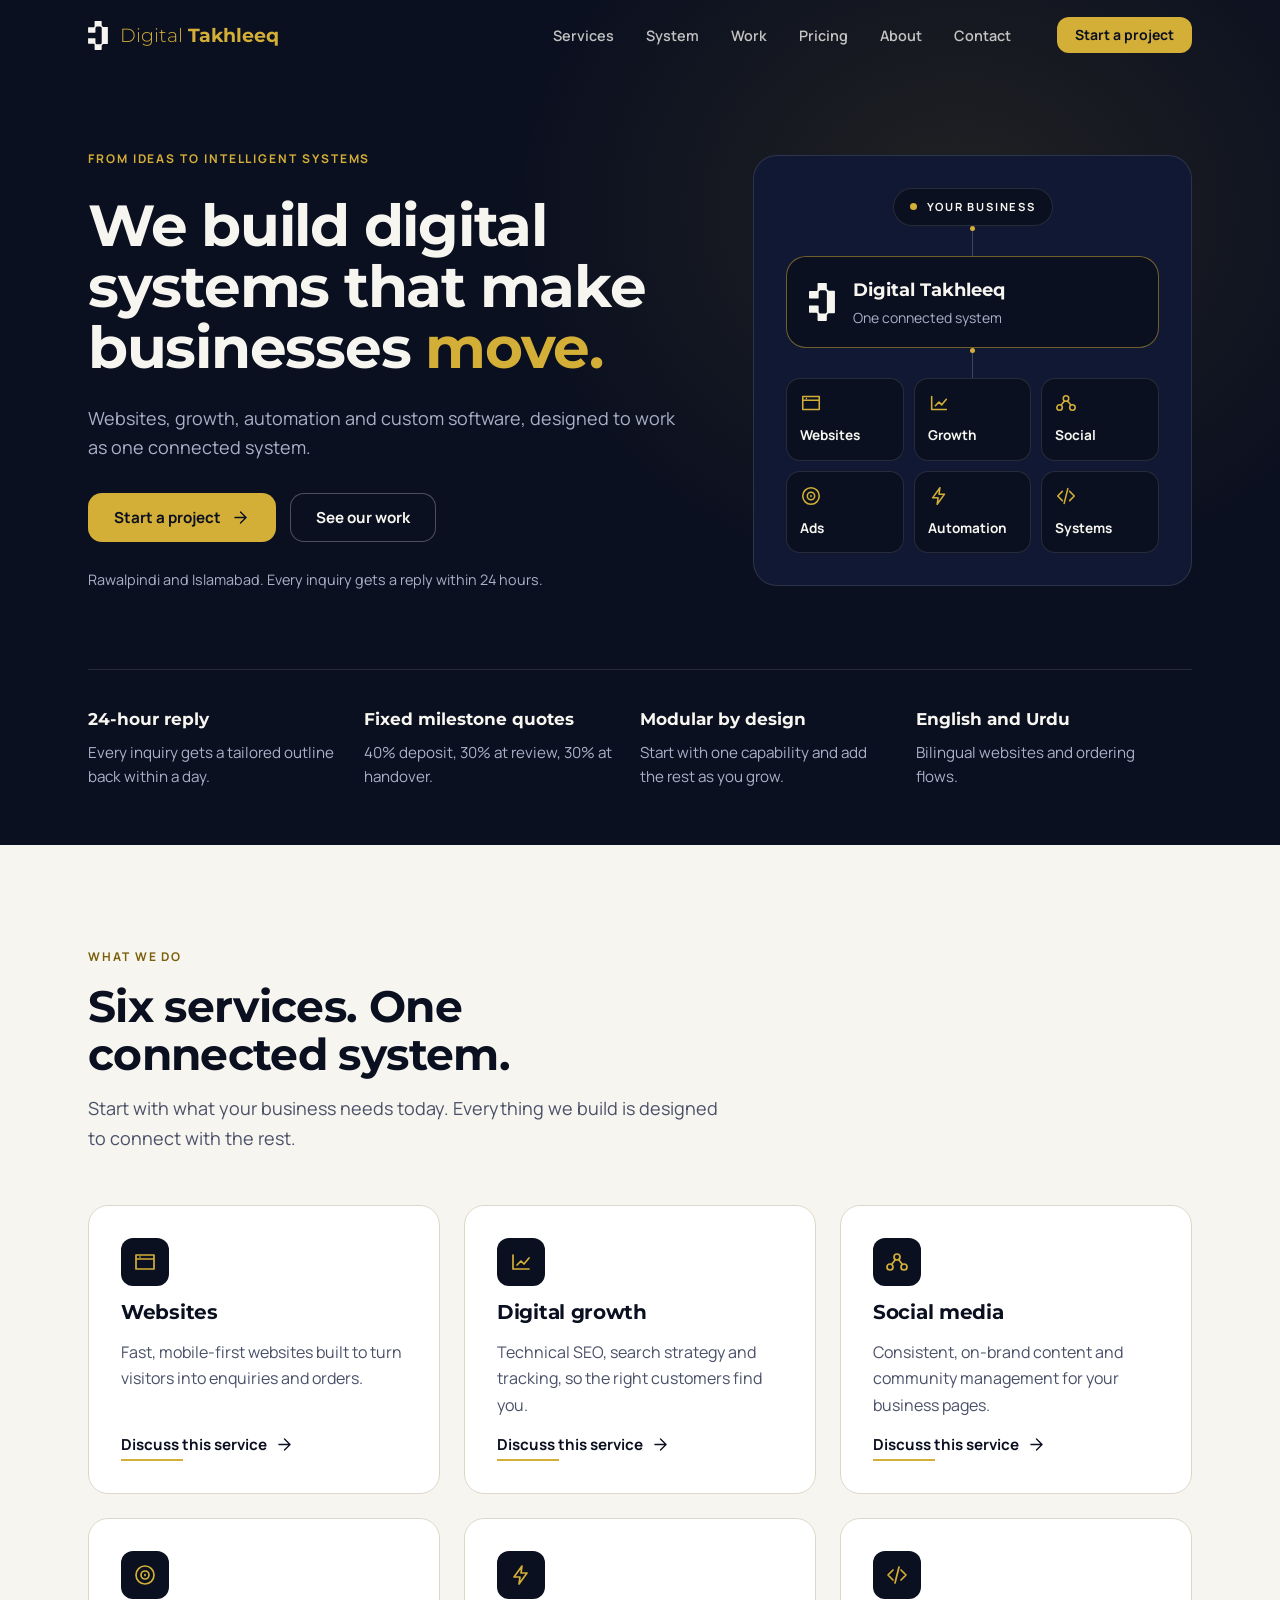
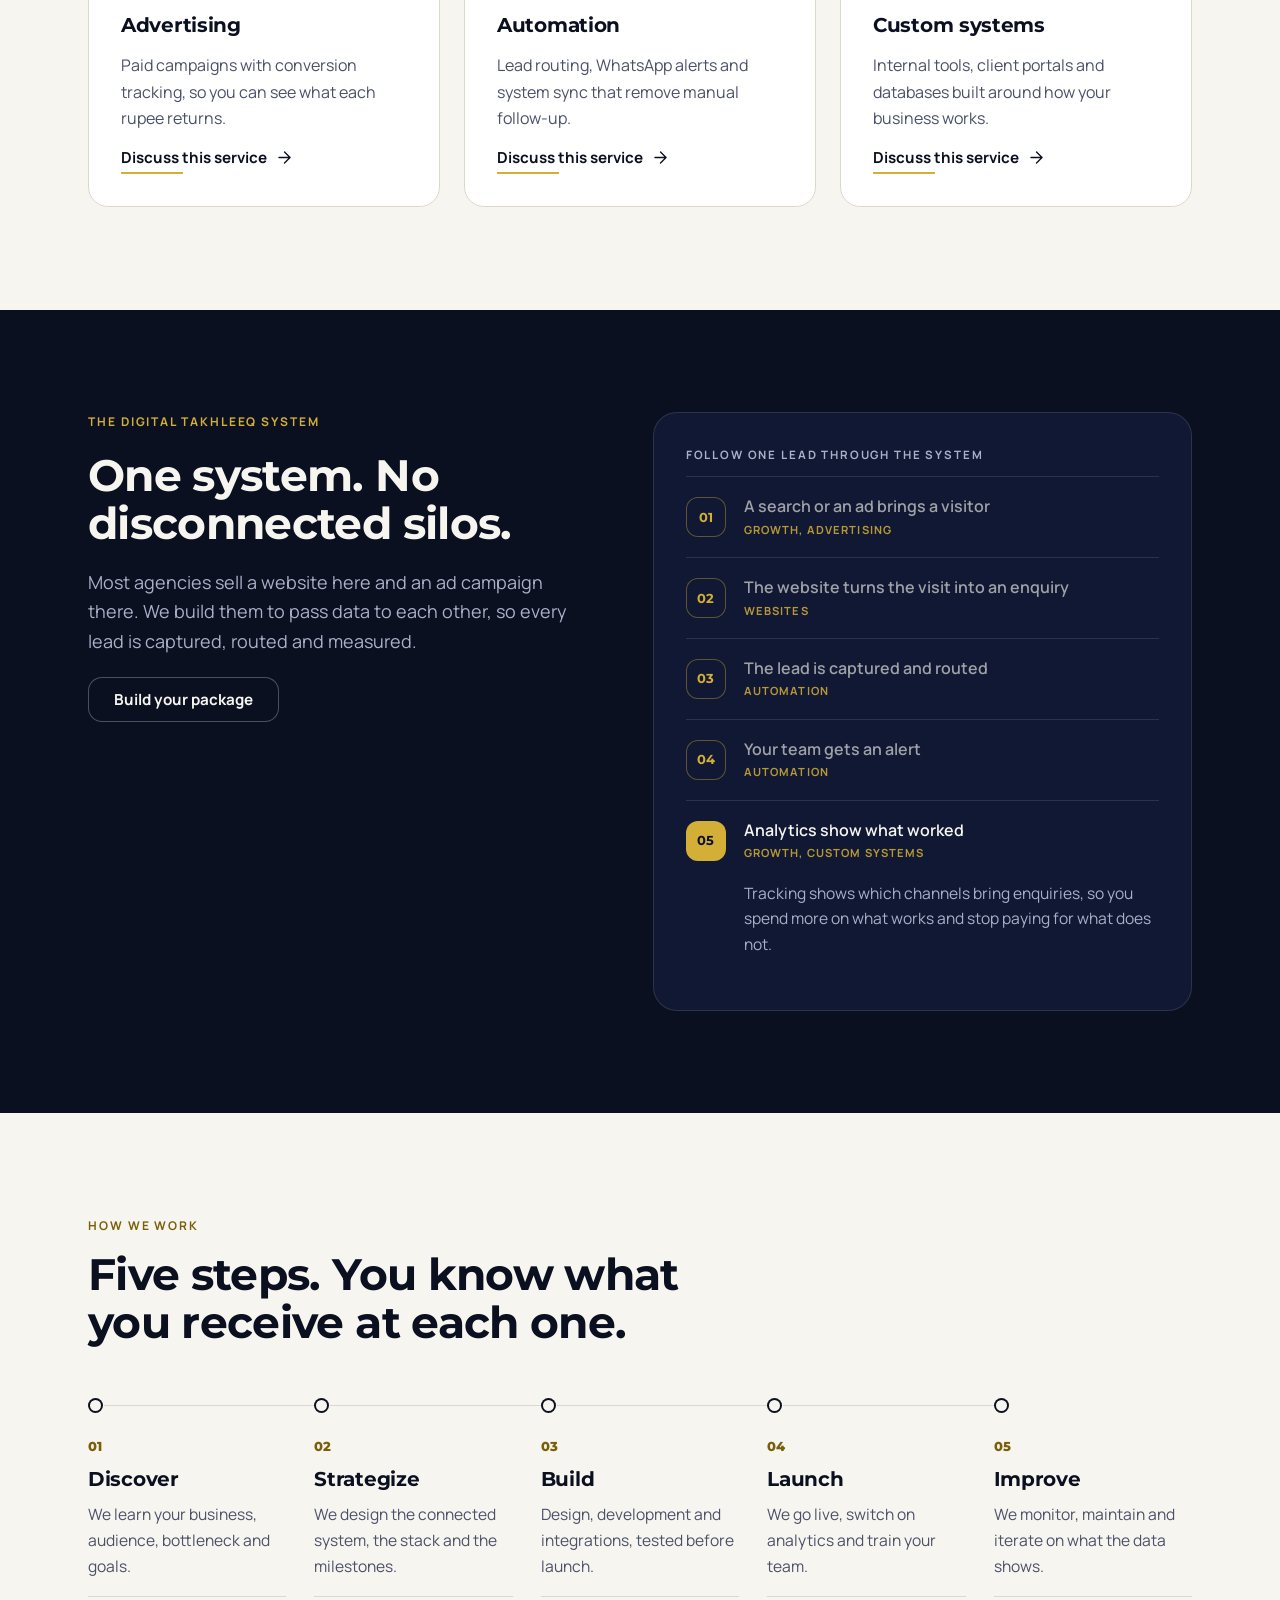
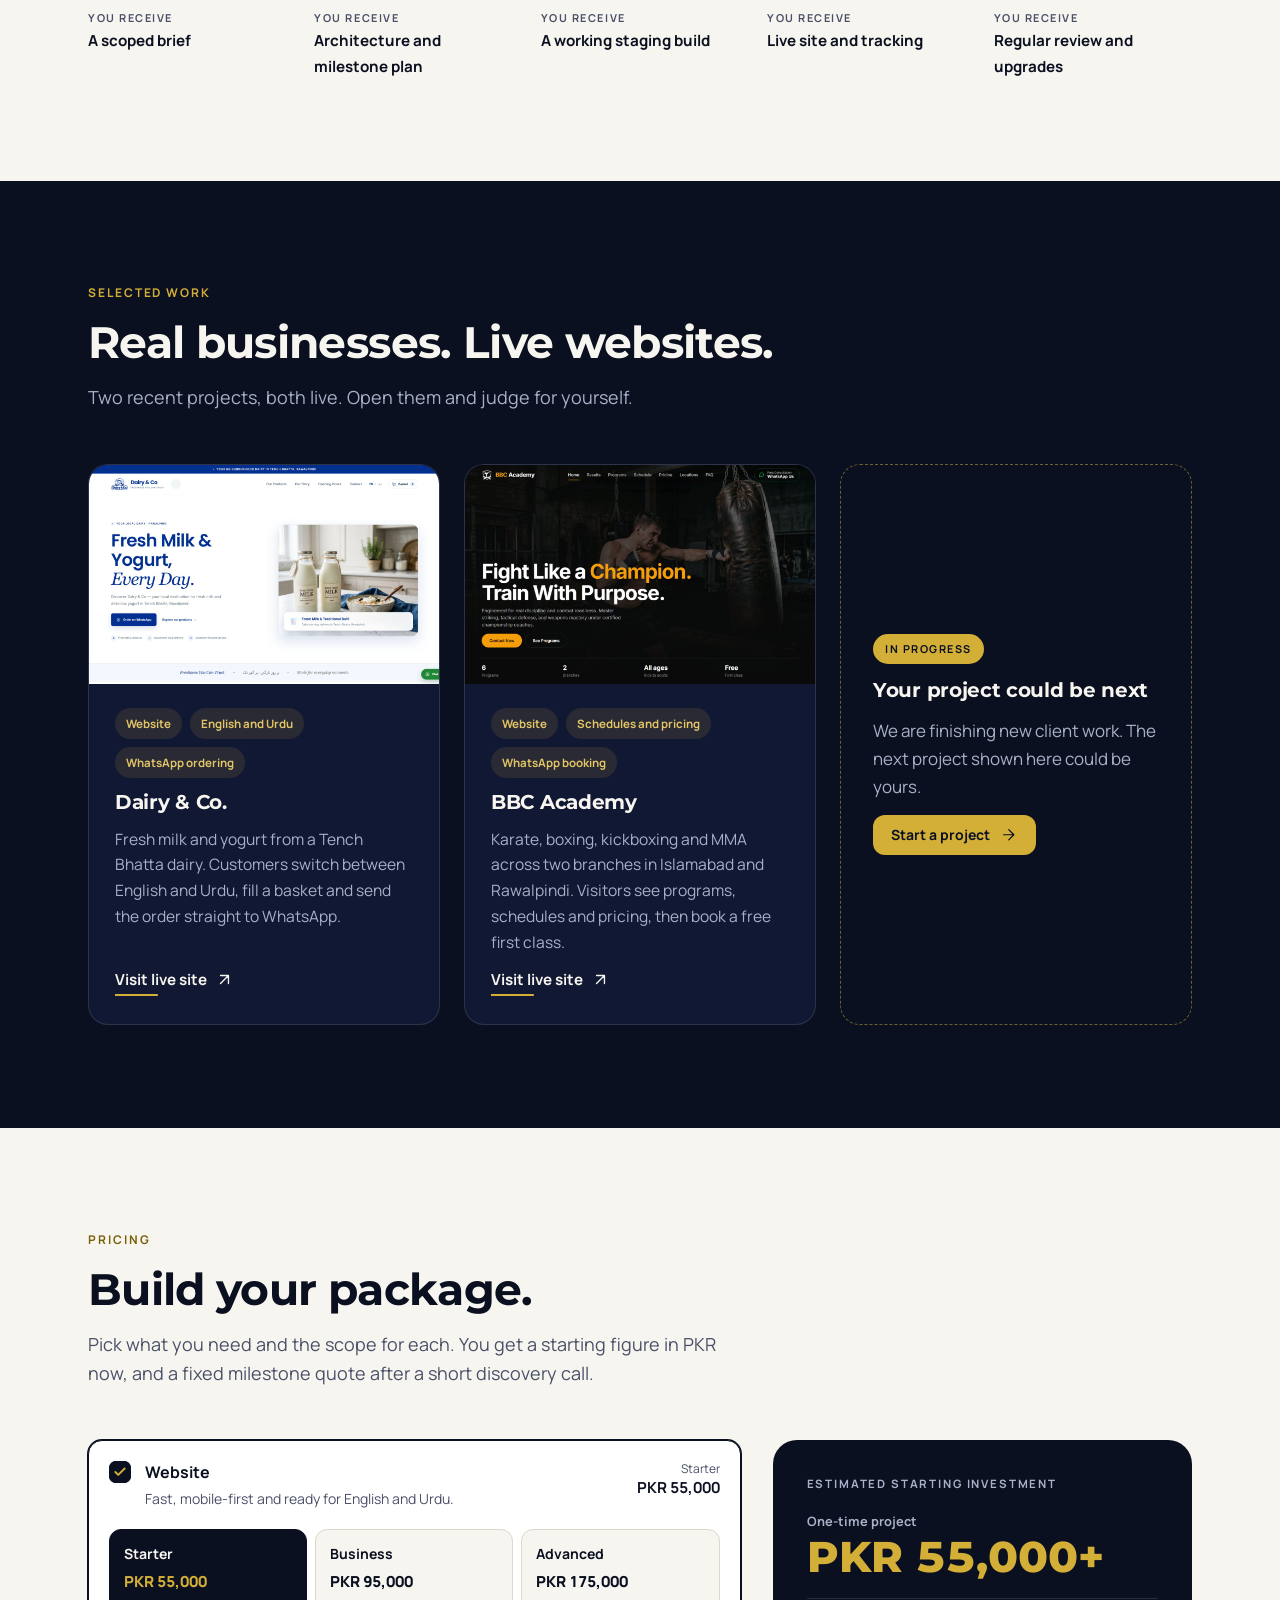
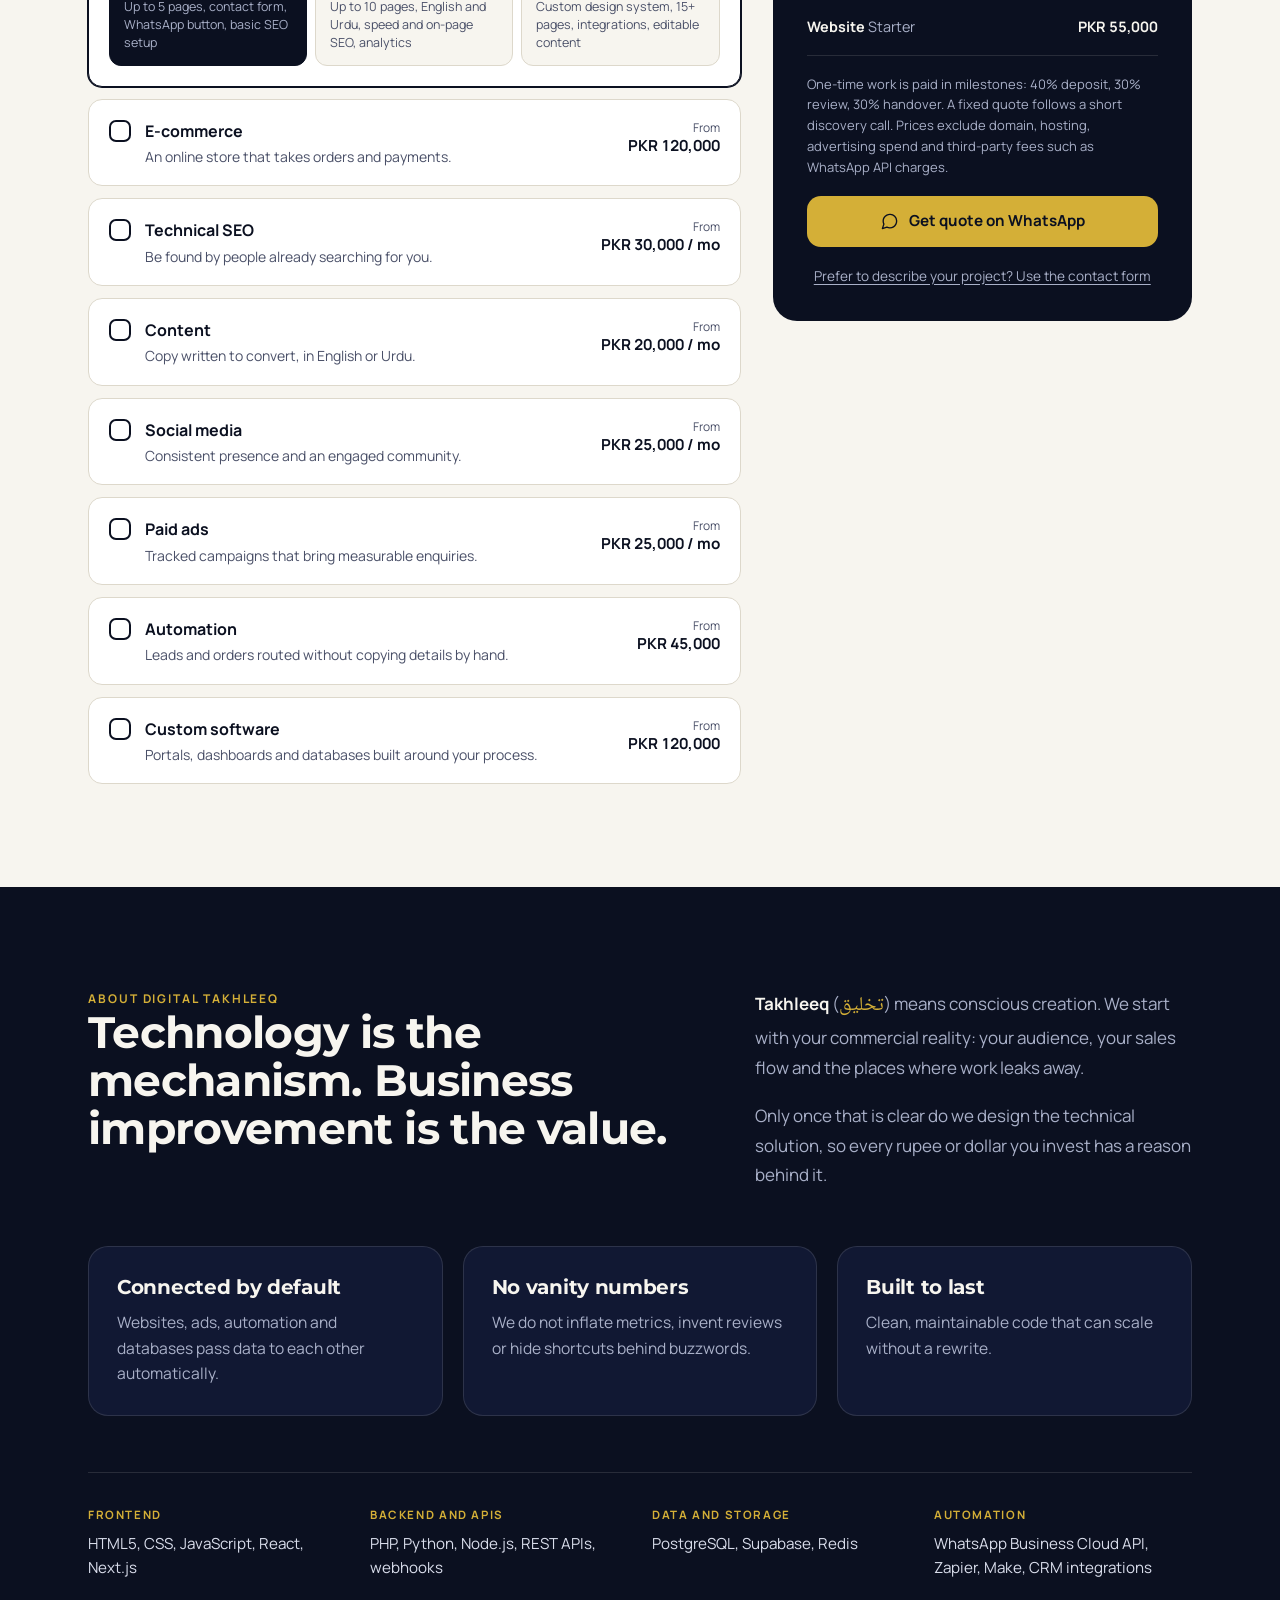
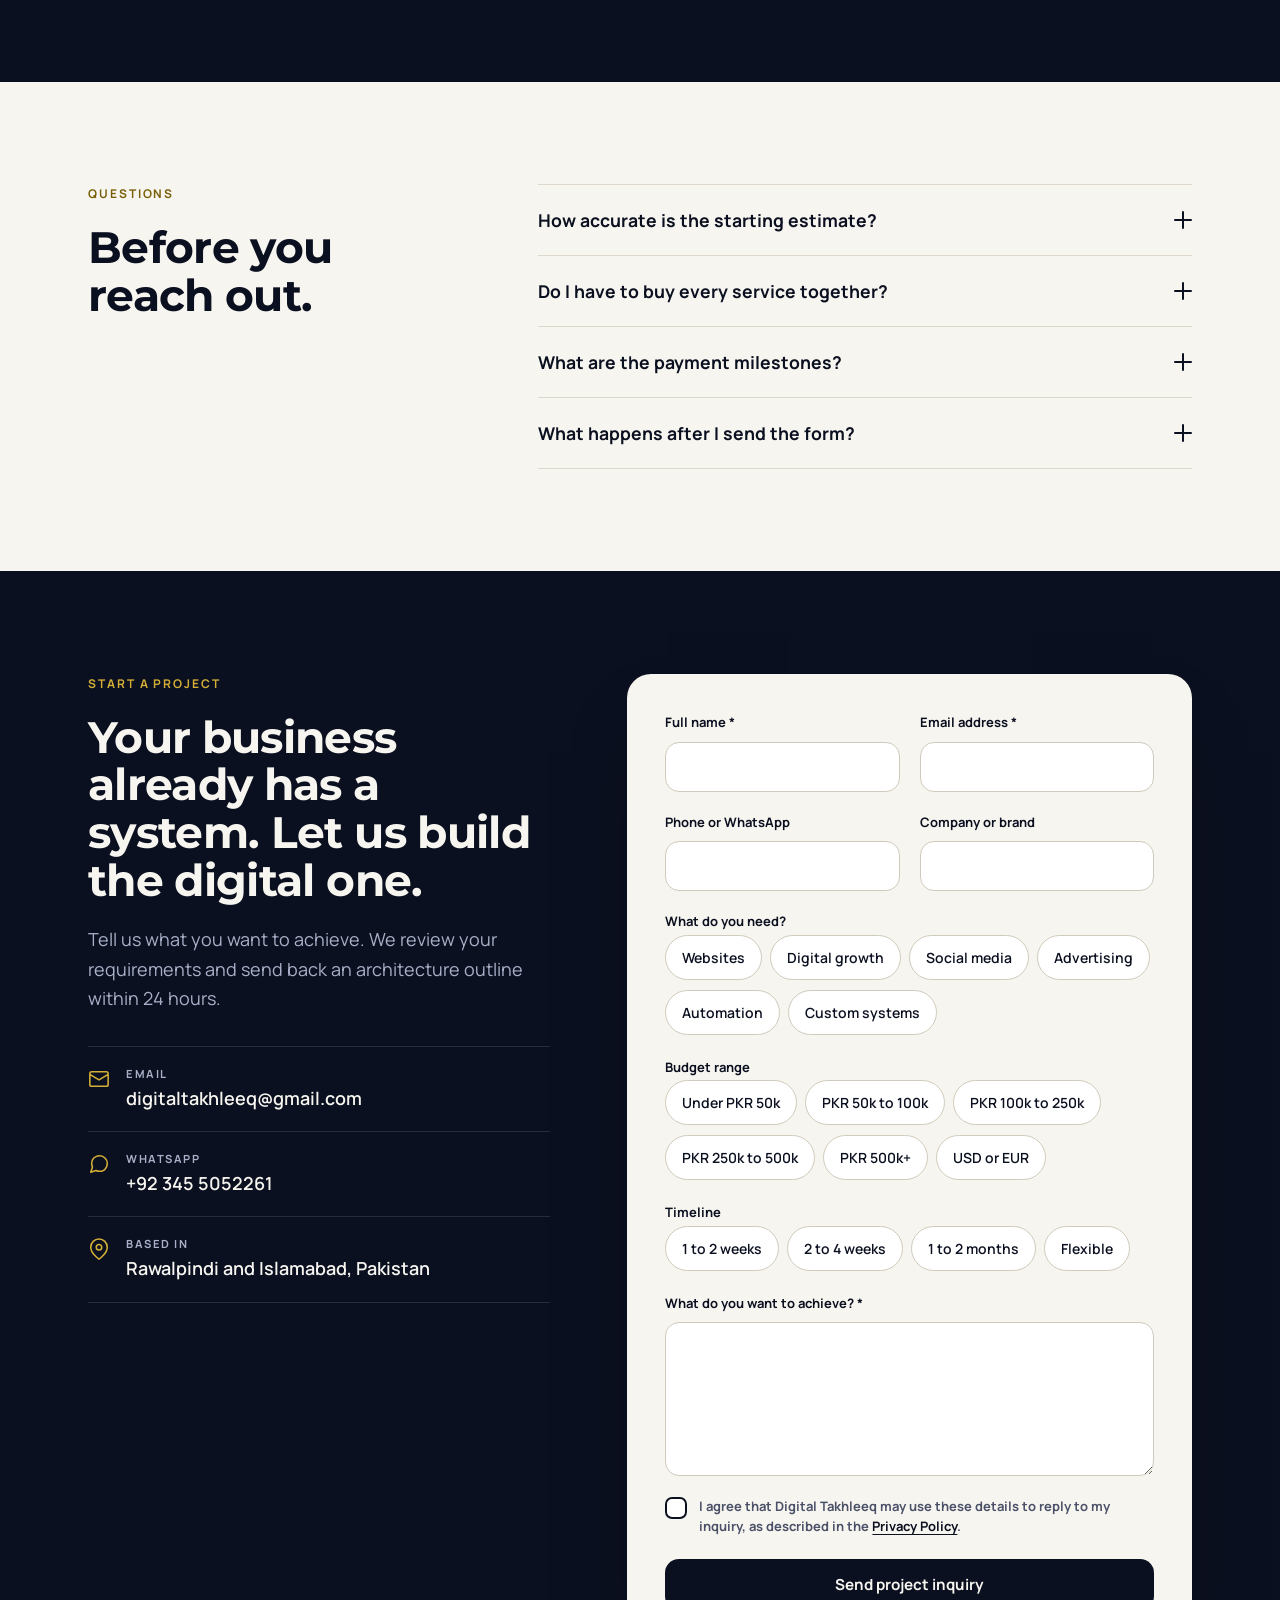
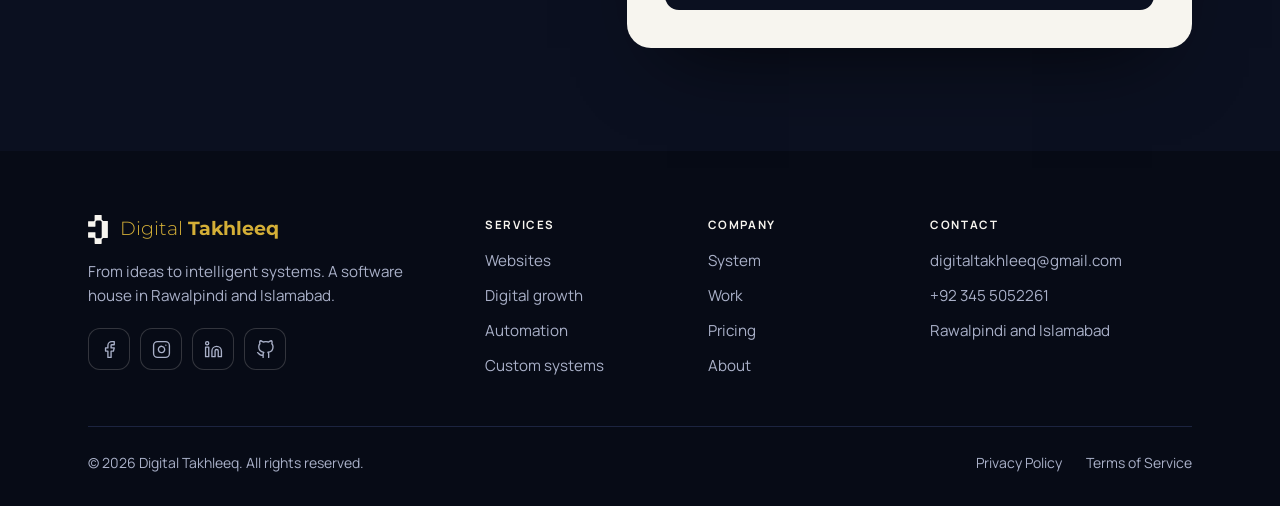
==== commit 68e652d8: "Add package builder, quote-by-mail backend and project screenshots" ====
--- a/index.html
+++ b/index.html
@@ -365,30 +365,64 @@
 <header class="section-head" data-reveal>
 <p class="eyebrow">Pricing</p>
 <h2>Build your package.</h2>
-<p class="lead">Pick the capabilities you need. You get a starting figure now and a fixed milestone quote after a short discovery call.</p>
+<p class="lead">Pick what you need and the scope for each. You get a starting figure in PKR now, and a fixed milestone quote after a short discovery call.</p>
 </header>
 
 <div class="pricing" data-reveal>
-<div class="caps" role="group" aria-label="Capabilities">
-<button type="button" class="cap is-on" data-cap="Website" data-price="55000" aria-pressed="true"><span class="box"><svg class="ic"><use href="#i-check"/></svg></span><span class="cap-t"><b>Website</b><em>Fast and mobile-first. From PKR 55,000.</em></span></button>
-<button type="button" class="cap" data-cap="E-commerce" aria-pressed="false"><span class="box"><svg class="ic"><use href="#i-check"/></svg></span><span class="cap-t"><b>E-commerce</b><em>Catalog and WhatsApp checkout.</em></span></button>
-<button type="button" class="cap" data-cap="Technical SEO" aria-pressed="false"><span class="box"><svg class="ic"><use href="#i-check"/></svg></span><span class="cap-t"><b>Technical SEO</b><em>Search visibility and tracking.</em></span></button>
-<button type="button" class="cap" data-cap="Content" aria-pressed="false"><span class="box"><svg class="ic"><use href="#i-check"/></svg></span><span class="cap-t"><b>Content</b><em>Copy written to convert.</em></span></button>
-<button type="button" class="cap" data-cap="Social media" aria-pressed="false"><span class="box"><svg class="ic"><use href="#i-check"/></svg></span><span class="cap-t"><b>Social media</b><em>Presence and community.</em></span></button>
-<button type="button" class="cap" data-cap="Paid ads" aria-pressed="false"><span class="box"><svg class="ic"><use href="#i-check"/></svg></span><span class="cap-t"><b>Paid ads</b><em>Tracked acquisition funnels.</em></span></button>
-<button type="button" class="cap is-on" data-cap="Automation" aria-pressed="true"><span class="box"><svg class="ic"><use href="#i-check"/></svg></span><span class="cap-t"><b>Automation</b><em>Workflows and alerts.</em></span></button>
-<button type="button" class="cap" data-cap="Custom software" aria-pressed="false"><span class="box"><svg class="ic"><use href="#i-check"/></svg></span><span class="cap-t"><b>Custom software</b><em>Portals and databases.</em></span></button>
-</div>
-
-<aside class="quote" aria-live="polite">
+<div class="caps" id="caps" role="group" aria-label="Capabilities">
+<p class="caps-msg" id="capsMsg">Loading packages...</p>
+<noscript><p class="caps-msg">The package builder needs JavaScript. Message us on WhatsApp at +92 345 5052261 and we will send a quote.</p></noscript>
+</div>
+
+<aside class="quote" id="quote" aria-label="Your package">
+<div class="quote-view" id="quoteView">
 <p class="quote-label">Estimated starting investment</p>
-<p class="quote-figure" id="quoteFigure">PKR 55,000+</p>
-<div class="quote-scope">
-<p class="quote-count" id="quoteCount">2 capabilities selected</p>
-<ul class="quote-tags" id="quoteTags"></ul>
-</div>
-<p class="quote-note" id="quoteNote">The Website starting price is shown. Other capabilities are quoted after a discovery call. Payments run in three milestones: 40% deposit, 30% review, 30% handover.</p>
-<a class="btn btn-gold" href="#contact" id="quoteCta">Discuss this scope <svg class="ic"><use href="#i-arrow"/></svg></a>
+<div class="quote-totals" aria-live="polite">
+<div class="quote-total" id="quoteOnceBox"><span class="quote-tl">One-time project</span><p class="quote-figure" id="quoteOnce">PKR 0</p></div>
+<div class="quote-total quote-total-m" id="quoteMonthlyBox" hidden><span class="quote-tl">Monthly retainer</span><p class="quote-figure" id="quoteMonthly">PKR 0</p></div>
+</div>
+<ul class="quote-lines" id="quoteLines"></ul>
+<p class="quote-note" id="quoteNote"></p>
+<div class="quote-actions" id="quoteActions">
+<a class="btn btn-gold btn-block" id="quoteWa" href="#" target="_blank" rel="noopener"><svg class="ic"><use href="#i-chat"/></svg> Get quote on WhatsApp</a>
+<button class="btn btn-ghost btn-block" type="button" id="quoteMail" hidden><svg class="ic"><use href="#i-mail"/></svg> Send quote by email</button>
+</div>
+<a class="quote-alt" href="#contact">Prefer to describe your project? Use the contact form</a>
+</div>
+
+<form class="quote-form" id="quoteForm" action="api/contact.php" method="post" hidden novalidate>
+<p class="quote-label">Send this package by email</p>
+<ul class="quote-lines quote-lines-sm" id="quoteFormLines"></ul>
+<div class="field"><label for="q-name">Full name <span aria-hidden="true">*</span></label><input id="q-name" name="name" type="text" autocomplete="name" required maxlength="100"><p class="err" data-err="name"></p></div>
+<div class="field"><label for="q-email">Email address <span aria-hidden="true">*</span></label><input id="q-email" name="email" type="email" autocomplete="email" required maxlength="254"><p class="err" data-err="email"></p></div>
+<div class="field"><label for="q-phone">Phone or WhatsApp</label><input id="q-phone" name="phone" type="tel" autocomplete="tel" maxlength="40"><p class="err" data-err="phone"></p></div>
+<div class="field"><label for="q-message">Anything we should know? (optional)</label><textarea id="q-message" name="message" rows="3" maxlength="2000"></textarea></div>
+<div class="hp" aria-hidden="true"><label for="q-website">Leave this field empty</label><input id="q-website" name="website" type="text" tabindex="-1" autocomplete="off"></div>
+<input type="hidden" name="ts" id="q-ts" value="">
+<div class="field consent"><label class="check"><input id="q-consent" type="checkbox" name="consent" value="yes" required><span class="check-box"><svg class="ic"><use href="#i-check"/></svg></span><span>I agree that Digital Takhleeq may use these details to reply to my inquiry, as described in the <a href="privacy.html">Privacy Policy</a>.</span></label><p class="err" data-err="consent"></p></div>
+<p class="form-status" id="quoteStatus" role="status" aria-live="polite"></p>
+<div class="quote-actions">
+<button class="btn btn-gold btn-block" type="submit" id="quoteSend"><span class="btn-label">Send package</span><span class="spinner" aria-hidden="true"></span></button>
+<button class="btn btn-ghost btn-block" type="button" id="quoteBack">Back to package</button>
+</div>
+</form>
+
+<div class="quote-state" id="quoteSuccess" hidden tabindex="-1">
+<span class="success-ic"><svg class="ic"><use href="#i-check"/></svg></span>
+<h3>Package sent.</h3>
+<p>We emailed you a copy of what you selected. Expect a reply within 24 hours.</p>
+<button class="btn btn-ghost btn-sm" type="button" id="quoteAgain">Back to package</button>
+</div>
+
+<div class="quote-state" id="quoteFallback" hidden tabindex="-1">
+<h3>We could not send that just now.</h3>
+<p>Nothing is lost. Your package is ready as a message, so send it from WhatsApp or your email app.</p>
+<div class="fallback-actions">
+<a class="btn btn-gold btn-sm" id="qfbWa" href="#" target="_blank" rel="noopener">Send on WhatsApp</a>
+<a class="btn btn-ghost btn-sm" id="qfbMail" href="#">Send from email</a>
+</div>
+<button class="btn-text" type="button" id="quoteFbBack">Back to package</button>
+</div>
 </aside>
 </div>
 </div>
@@ -543,10 +577,10 @@
 
 <div class="fallback" id="formFallback" hidden tabindex="-1">
 <h3>We could not send that just now.</h3>
-<p>Nothing is lost. Please reach us directly and we will pick it up from there.</p>
+<p>Nothing is lost. Your inquiry is ready as a message, so send it from WhatsApp or your email app and we will pick it up from there.</p>
 <div class="fallback-actions">
-<a class="btn btn-navy btn-sm" href="https://wa.me/923455052261?text=Hello%20Digital%20Takhleeq%2C%20I%20would%20like%20to%20discuss%20a%20project." target="_blank" rel="noopener">WhatsApp us</a>
-<a class="btn btn-line btn-sm" href="mailto:digitaltakhleeq@gmail.com">Email us</a>
+<a class="btn btn-navy btn-sm" id="fbWa" href="https://wa.me/923455052261?text=Hello%20Digital%20Takhleeq%2C%20I%20would%20like%20to%20discuss%20a%20project." target="_blank" rel="noopener">Send on WhatsApp</a>
+<a class="btn btn-line btn-sm" id="fbMail" href="mailto:digitaltakhleeq@gmail.com">Send from email</a>
 </div>
 </div>
 </div>
@@ -597,6 +631,7 @@
 <svg class="ic"><use href="#i-chat"/></svg><span>WhatsApp</span>
 </a>
 
+<script src="assets/data/pricing.js" defer></script>
 <script src="assets/js/main.js" defer></script>
 </body>
 </html>
--- a/assets/css/styles.css
+++ b/assets/css/styles.css
@@ -250,27 +250,79 @@
 .pill { display: inline-block; font-size: .68rem; font-weight: 700; letter-spacing: .14em; text-transform: uppercase; padding: 6px 12px; border-radius: 999px; background: var(--gold); color: var(--navy); }
 
 /* Pricing ----------------------------------------------------------------- */
-.pricing { display: grid; grid-template-columns: minmax(0, 1.35fr) minmax(0, .85fr); gap: 32px; align-items: start; }
-.caps { display: grid; grid-template-columns: repeat(2, minmax(0, 1fr)); gap: 12px; }
-.cap { display: flex; align-items: flex-start; gap: 14px; text-align: left; padding: 18px 20px; background: var(--white); border: 1px solid var(--line-l); border-radius: var(--r-m); color: var(--navy); transition: border-color .25s var(--ease), box-shadow .25s var(--ease), transform .25s var(--ease); }
-.cap:hover { border-color: var(--navy); transform: translateY(-2px); }
+.pricing { display: grid; grid-template-columns: minmax(0, 1.4fr) minmax(0, .9fr); gap: 32px; align-items: start; }
+.caps { display: flex; flex-direction: column; gap: 12px; min-width: 0; }
+.caps-msg { color: var(--muted-l); padding: 8px 0; }
+.caps-msg a { color: var(--navy); text-decoration: underline; text-underline-offset: 3px; font-weight: 700; }
+.cap { background: var(--white); border: 1px solid var(--line-l); border-radius: var(--r-m); color: var(--navy); transition: border-color .25s var(--ease), box-shadow .25s var(--ease); }
+.cap:hover { border-color: var(--navy); }
+.cap.is-on { border-color: var(--navy); box-shadow: 0 0 0 1px var(--navy); }
+.cap-head { display: flex; align-items: flex-start; gap: 14px; width: 100%; text-align: left; padding: 18px 20px; background: none; border: 0; color: var(--navy); border-radius: var(--r-m); }
 .box { flex: none; width: 22px; height: 22px; border-radius: 7px; background: var(--white); box-shadow: inset 0 0 0 2px var(--navy); display: grid; place-items: center; color: var(--gold); transition: background-color .25s var(--ease); margin-top: 2px; }
 .box .ic { width: 14px; height: 14px; stroke-width: 3.2; transform: scale(0); transition: transform .3s var(--ease); }
-.cap.is-on { border-color: var(--navy); box-shadow: 0 0 0 1px var(--navy); }
 .cap.is-on .box { background: var(--navy); }
 .cap.is-on .box .ic { transform: scale(1); }
-.cap-t { display: flex; flex-direction: column; gap: 3px; min-width: 0; }
+.cap-t { display: flex; flex-direction: column; gap: 3px; min-width: 0; flex: 1; }
 .cap-t b { font-size: 1rem; }
 .cap-t em { font-style: normal; font-size: .875rem; line-height: 1.45; color: var(--muted-l); }
-
-.quote { position: sticky; top: calc(var(--header-h) + 24px); background: var(--navy); color: var(--cream); border-radius: 24px; padding: clamp(24px, 3vw, 34px); display: flex; flex-direction: column; gap: 18px; }
+.cap-from { flex: none; text-align: right; font-size: .75rem; line-height: 1.35; color: var(--muted-l); font-variant-numeric: tabular-nums; padding-top: 2px; }
+.cap-from b { display: block; font-size: .95rem; color: var(--navy); }
+.tiers-wrap { display: grid; grid-template-rows: 0fr; visibility: hidden; transition: grid-template-rows .4s var(--ease), visibility 0s .4s; }
+.cap.is-on .tiers-wrap { grid-template-rows: 1fr; visibility: visible; transition: grid-template-rows .4s var(--ease), visibility 0s; }
+.tiers-wrap > div { overflow: hidden; min-height: 0; }
+.tiers { display: grid; grid-template-columns: repeat(3, minmax(0, 1fr)); gap: 8px; padding: 2px 20px 20px; }
+.tier { display: flex; flex-direction: column; gap: 4px; text-align: left; padding: 12px 14px; background: var(--cream); color: var(--navy); border: 1px solid var(--line-l); border-radius: 12px; transition: background-color .25s var(--ease), border-color .25s var(--ease), color .25s var(--ease), transform .25s var(--ease); }
+.tier:hover { border-color: var(--navy); }
+.tier:active { transform: scale(.98); }
+.tier b { font-size: .875rem; }
+.tier .tp { font-size: .95rem; font-weight: 800; font-variant-numeric: tabular-nums; }
+.tier small { font-size: .78rem; line-height: 1.45; color: var(--muted-l); }
+.tier[aria-checked="true"] { background: var(--navy); color: var(--cream); border-color: var(--navy); }
+.tier[aria-checked="true"] .tp { color: var(--gold); }
+.tier[aria-checked="true"] small { color: var(--muted-d); }
+
+.quote { position: sticky; top: calc(var(--header-h) + 24px); background: var(--navy); color: var(--cream); border-radius: 24px; padding: clamp(24px, 3vw, 34px); display: flex; flex-direction: column; gap: 18px; min-width: 0; }
+.quote.is-form { position: static; }
+.quote-view, .quote-form, .quote-state { display: flex; flex-direction: column; gap: 18px; animation: pop .4s var(--ease); }
+.quote-state { align-items: flex-start; }
+.quote-state p { color: var(--muted-d); }
+.quote .success-ic { background: var(--gold); color: var(--navy); }
 .quote-label { font-size: .72rem; font-weight: 700; letter-spacing: .16em; text-transform: uppercase; color: var(--muted-d); }
+.quote-totals { display: flex; flex-direction: column; gap: 14px; }
+.quote-tl { display: block; font-size: .8rem; font-weight: 700; color: var(--muted-d); margin-bottom: 2px; }
 .quote-figure { font-family: var(--f-display); font-weight: 800; font-size: clamp(2rem, 4vw, 2.7rem); line-height: 1.05; color: var(--gold); font-variant-numeric: tabular-nums; }
-.quote-scope { display: flex; flex-direction: column; gap: 10px; padding-block: 16px; border-block: 1px solid var(--line-d); }
-.quote-count { font-size: .85rem; font-weight: 700; color: var(--muted-d); }
-.quote-tags { display: flex; flex-wrap: wrap; gap: 8px; min-height: 32px; }
-.quote-tags li { font-size: .8rem; font-weight: 600; padding: 6px 12px; border-radius: 999px; background: rgba(247, 245, 239, .09); animation: pop .35s var(--ease); }
-.quote-note { font-size: .875rem; line-height: 1.6; color: var(--muted-d); }
+.quote-total-m .quote-figure { font-size: clamp(1.5rem, 3vw, 1.95rem); }
+.quote-total-m .quote-figure small { font-size: .5em; font-weight: 600; color: var(--muted-d); }
+.quote-lines { display: flex; flex-direction: column; padding-block: 8px; border-block: 1px solid var(--line-d); }
+.quote-lines li { display: flex; justify-content: space-between; align-items: baseline; gap: 14px; padding: 8px 0; font-size: .9rem; animation: pop .35s var(--ease); }
+.quote-lines li + li { border-top: 1px solid rgba(247, 245, 239, .08); }
+.quote-lines .ql-name { min-width: 0; }
+.quote-lines .ql-name b { font-weight: 700; }
+.quote-lines .ql-name em { font-style: normal; color: var(--muted-d); }
+.quote-lines .ql-price { flex: none; font-weight: 700; font-variant-numeric: tabular-nums; white-space: nowrap; }
+.quote-lines .ql-empty { color: var(--muted-d); }
+.quote-lines-sm li { font-size: .82rem; padding: 5px 0; }
+.quote-note { font-size: .8125rem; line-height: 1.6; color: var(--muted-d); }
+.quote-actions { display: flex; flex-direction: column; gap: 10px; }
+.quote-actions .btn-block { padding-block: 16px; }
+.btn[aria-disabled="true"] { opacity: .4; pointer-events: none; }
+.quote-alt { align-self: center; font-size: .85rem; color: var(--muted-d); text-decoration: underline; text-underline-offset: 3px; transition: color .25s var(--ease); }
+.quote-alt:hover { color: var(--cream); }
+.btn-text { align-self: flex-start; padding: 4px 0; background: none; border: 0; color: var(--muted-d); font-size: .875rem; text-decoration: underline; text-underline-offset: 3px; }
+.btn-text:hover { color: var(--cream); }
+.quote-form .field label, .quote-form .field legend { color: var(--cream); }
+.quote-form .field input[type="text"], .quote-form .field input[type="email"], .quote-form .field input[type="tel"], .quote-form .field textarea { background: rgba(247, 245, 239, .06); color: var(--cream); border-color: rgba(247, 245, 239, .26); height: 46px; }
+.quote-form .field textarea { height: auto; min-height: 84px; }
+.quote-form .field input:focus, .quote-form .field textarea:focus { border-color: var(--gold); box-shadow: 0 0 0 4px rgba(212, 175, 55, .25); }
+.quote-form .check { color: var(--muted-d); }
+.quote-form .check a { color: var(--cream); }
+.quote-form .check-box { background: transparent; box-shadow: inset 0 0 0 2px var(--muted-d); }
+.quote-form .check input:checked + .check-box { background: var(--gold); box-shadow: none; color: var(--navy); }
+.quote-form .err { color: #FF9C9C; }
+.quote-form .field.has-error input, .quote-form .field.has-error textarea { border-color: #FF9C9C; }
+.quote-form .form-status.is-error { color: #FF9C9C; }
+.quote .spinner { border-color: rgba(11, 16, 32, .25); border-top-color: var(--navy); }
+.quote .btn-ghost .spinner { border-color: rgba(247, 245, 239, .3); border-top-color: var(--cream); }
 @keyframes pop { from { opacity: 0; transform: scale(.85); } to { opacity: 1; transform: none; } }
 
 /* About ------------------------------------------------------------------- */
@@ -417,7 +469,12 @@
 }
 @media (max-width: 680px) {
   body { font-size: 16px; }
-  .cards, .work-grid, .caps { grid-template-columns: minmax(0, 1fr); }
+  .cards, .work-grid { grid-template-columns: minmax(0, 1fr); }
+  .tiers { grid-template-columns: minmax(0, 1fr); }
+  .cap-head { flex-wrap: wrap; }
+  .cap-from { width: 100%; text-align: left; padding-left: 36px; }
+  .cap-from b { display: inline; }
+  .cap-from span { margin-right: 6px; }
   .grid-2 { grid-template-columns: minmax(0, 1fr); }
   .facts { grid-template-columns: minmax(0, 1fr); }
   .timeline { grid-template-columns: minmax(0, 1fr); gap: 28px; }
